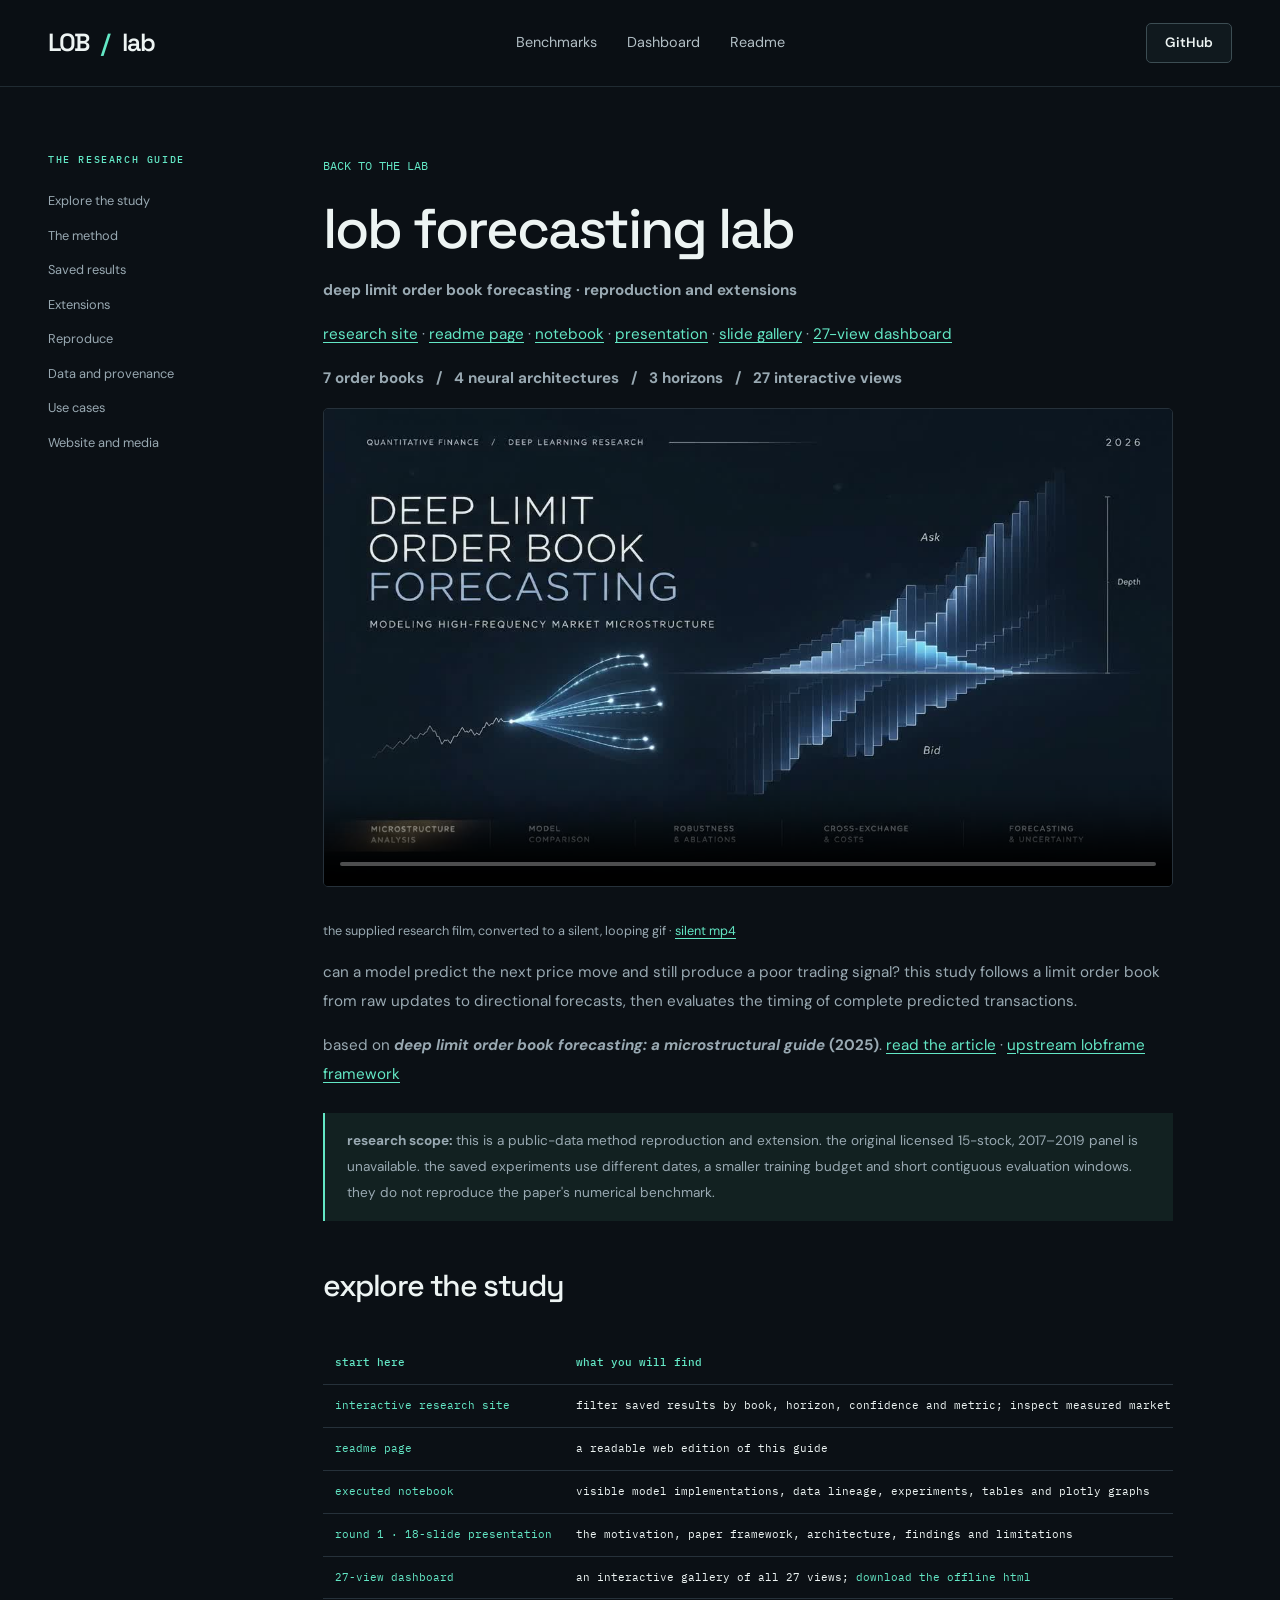
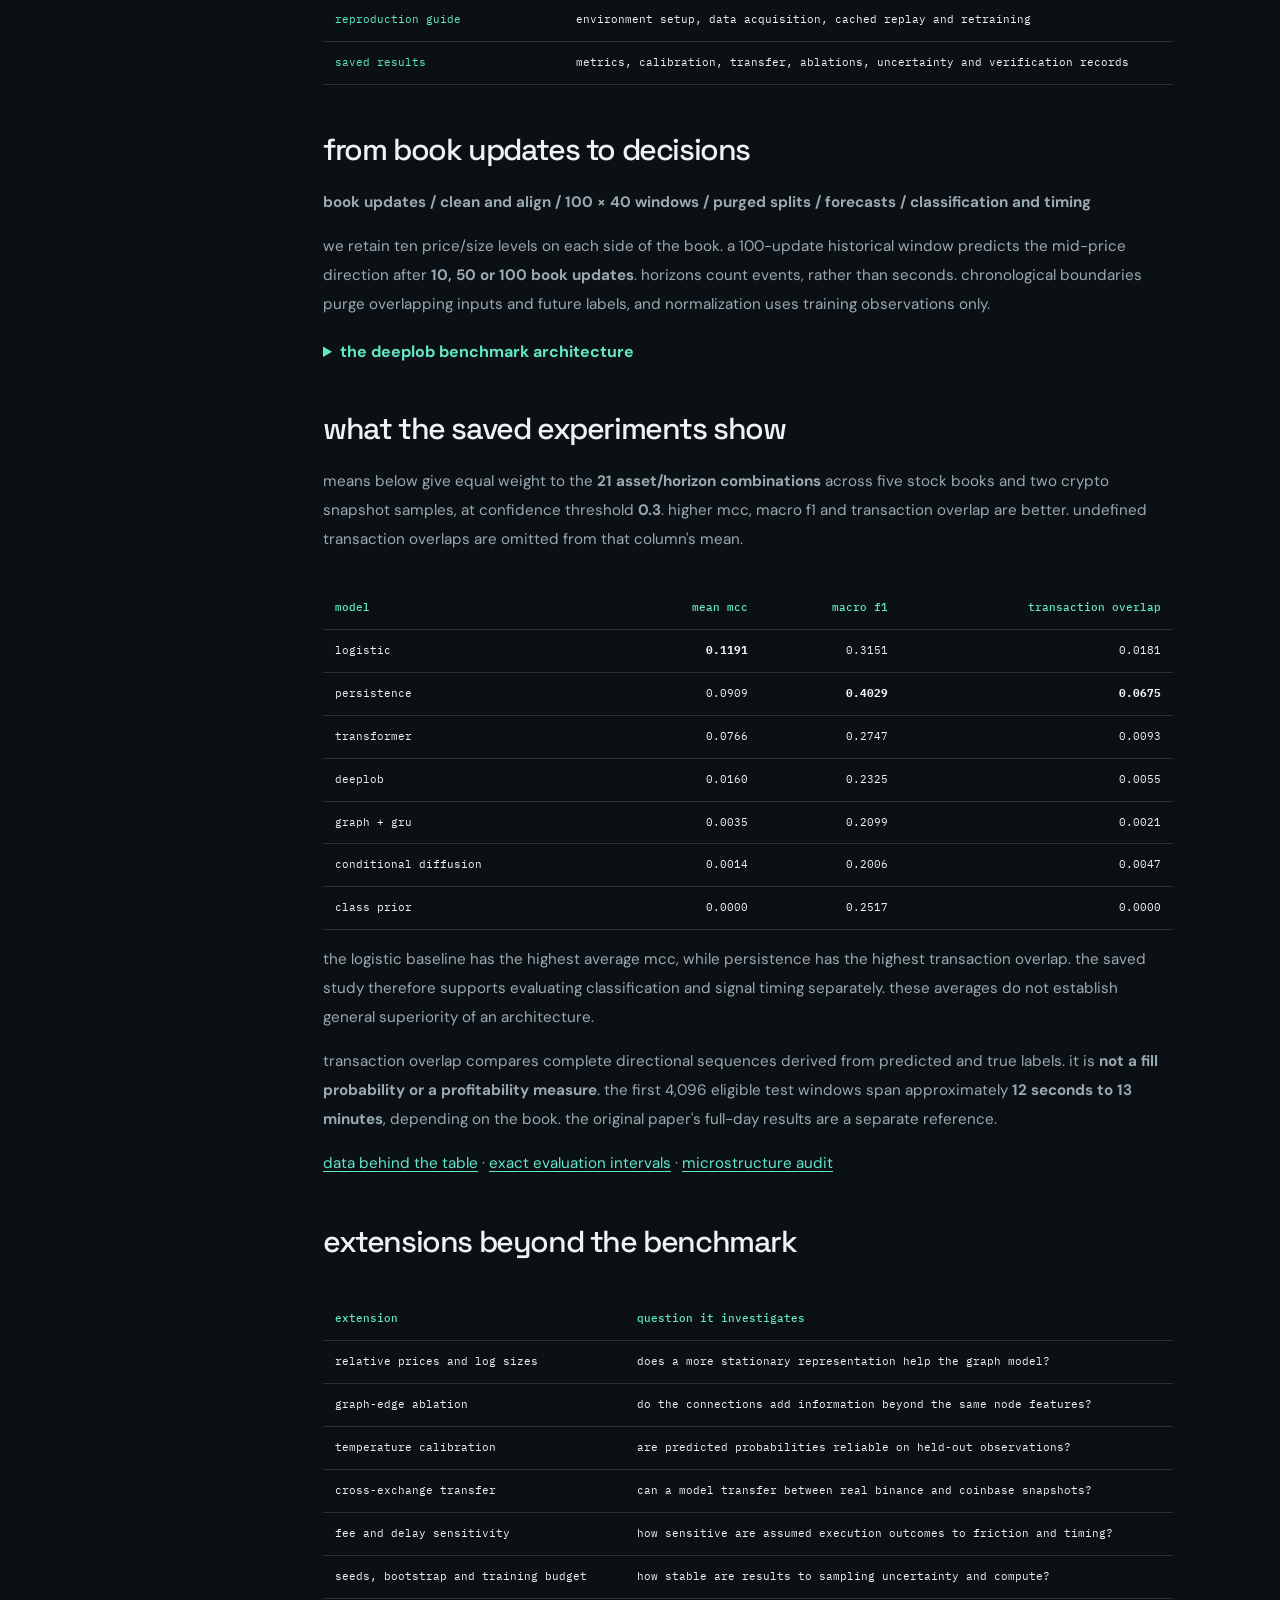
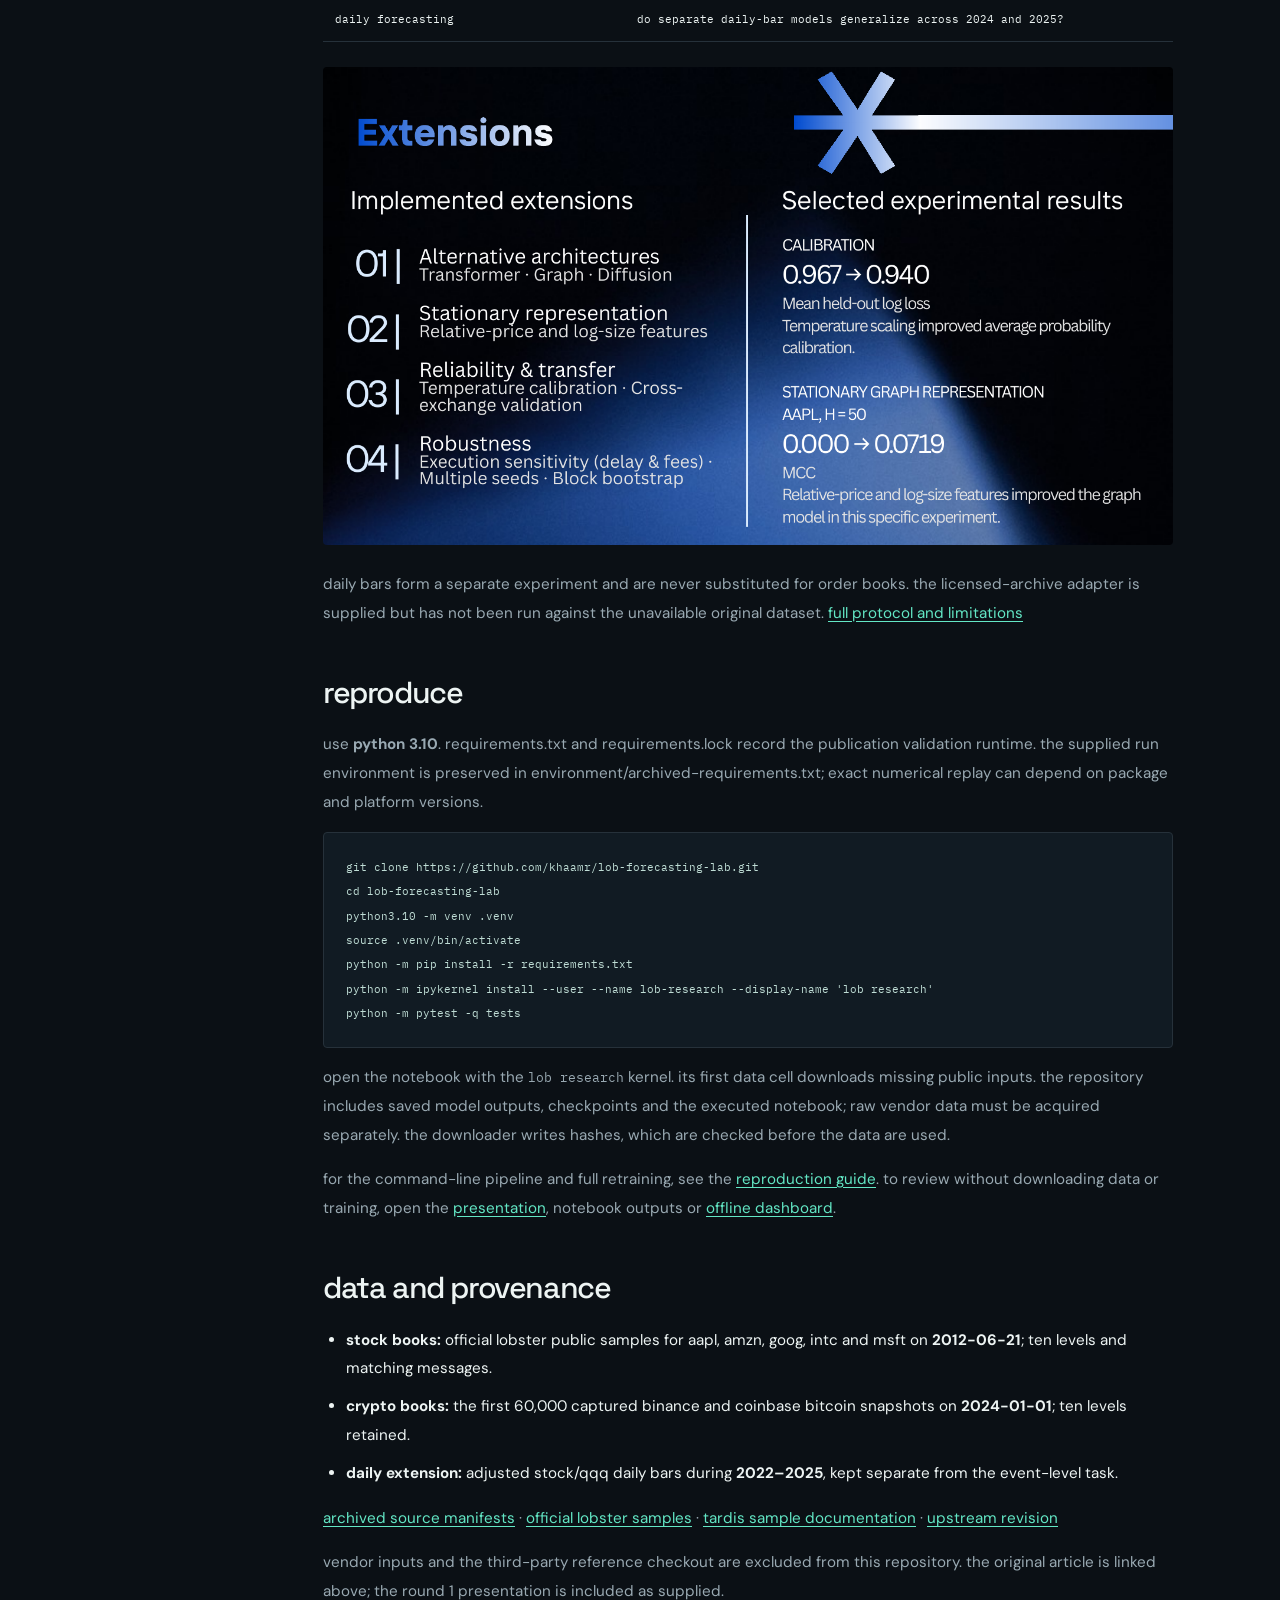
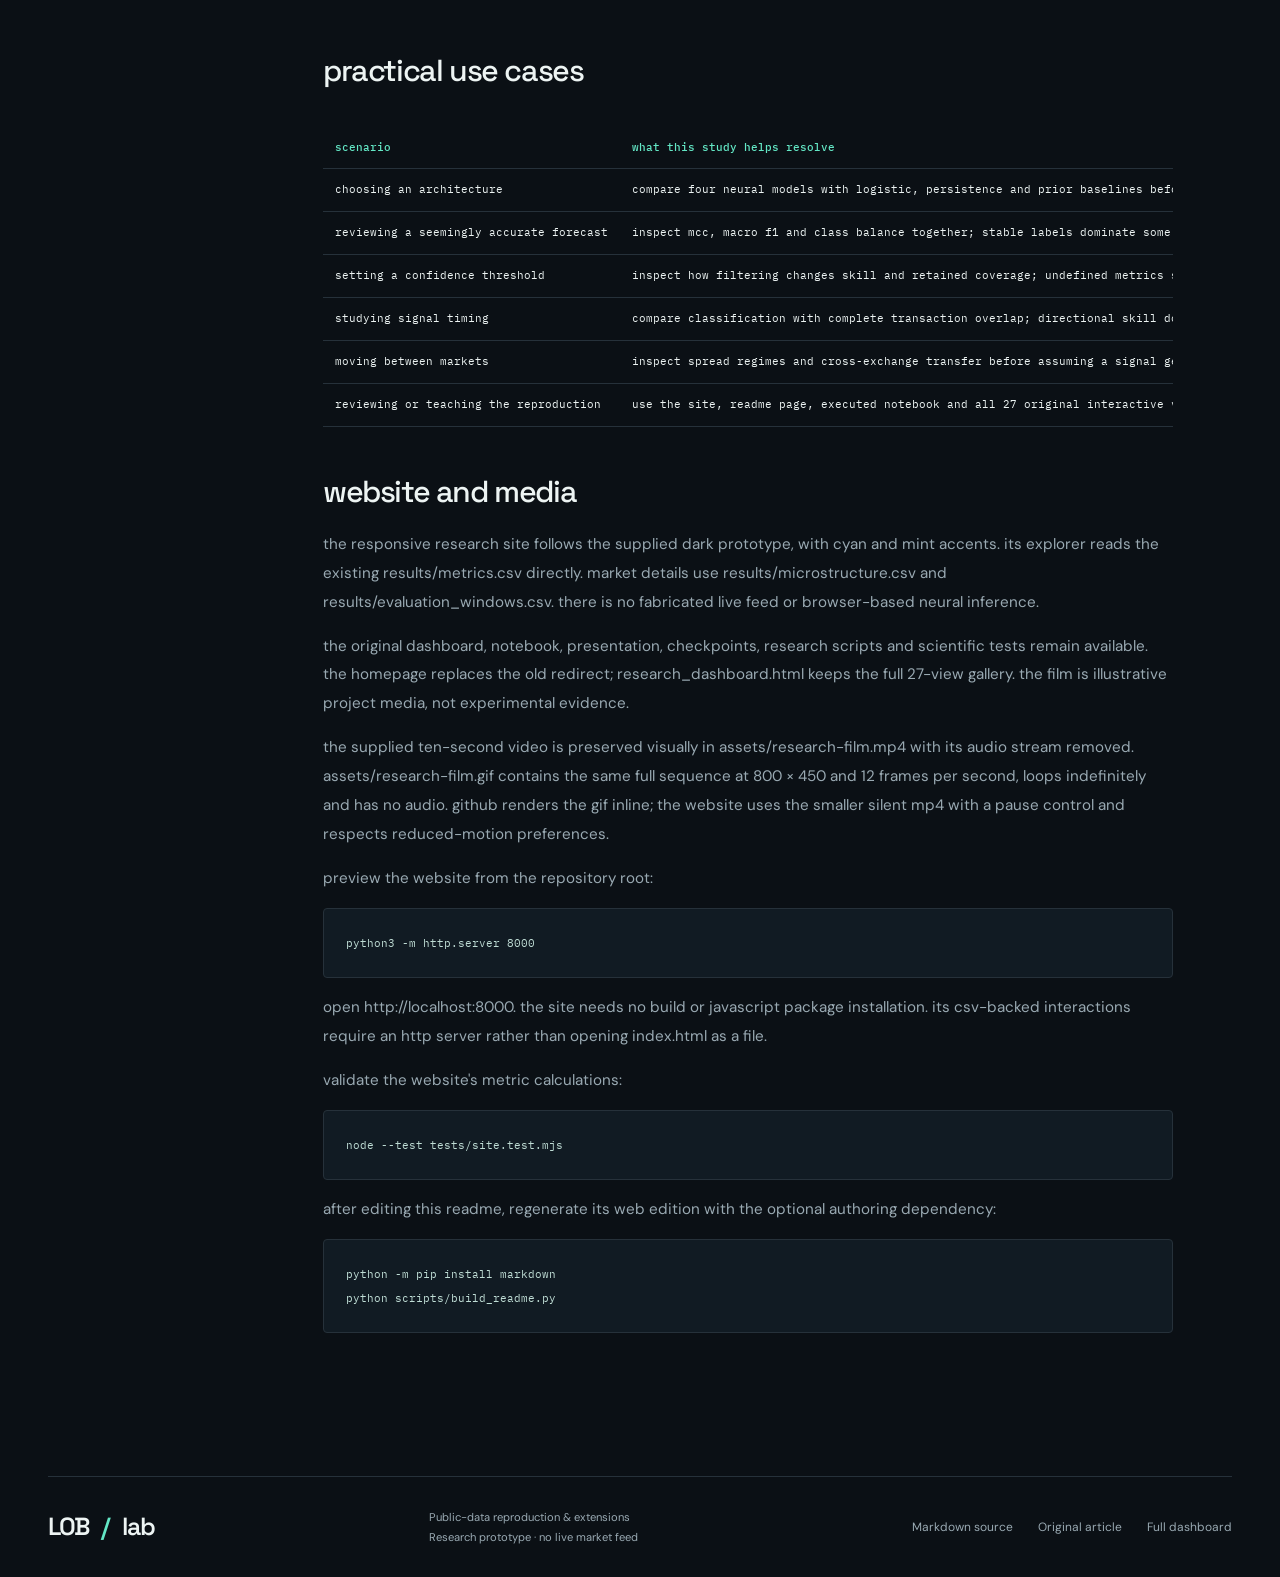
==== readme.html @ 5c4e6fcc "Research site" ====
<!doctype html>
<html lang="en"><head><meta charset="utf-8"><meta name="viewport" content="width=device-width, initial-scale=1"><meta name="description" content="The LOB forecasting reproduction: findings, methods, setup, use cases and provenance."><meta name="theme-color" content="#0b1015"><title>Readme · LOB Forecasting Lab</title><link rel="icon" href="assets/mark.svg" type="image/svg+xml"><link rel="stylesheet" href="assets/site.css"></head><body><a class="skip" href="#main">Skip to content</a>
<header class="header"><div class="shell header-inner"><a class="brand" href="index.html">LOB<span class="brand-light">/</span>lab</a><nav aria-label="Main navigation"><a href="index.html#benchmarks">Benchmarks</a><a href="research_dashboard.html">Dashboard</a><a href="readme.html" aria-current="page">Readme</a></nav><a class="button button-small button-outline" href="https://github.com/khaamr/lob-forecasting-lab">GitHub</a></div></header>
<main class="shell readme-layout" id="main"><aside class="readme-sidebar"><p class="eyebrow">THE RESEARCH GUIDE</p><a href="#explore-the-study">Explore the study</a><a href="#from-book-updates-to-decisions">The method</a><a href="#what-the-saved-experiments-show">Saved results</a><a href="#extensions-beyond-the-benchmark">Extensions</a><a href="#reproduce">Reproduce</a><a href="#data-and-provenance">Data and provenance</a><a href="#practical-use-cases">Use cases</a><a href="#website-and-media">Website and media</a></aside><article class="readme-content"><a class="back-link" href="index.html">BACK TO THE LAB</a><h1 id="lob-forecasting-lab">lob forecasting lab</h1>
<p><strong>deep limit order book forecasting · reproduction and extensions</strong></p>
<p><a href="https://khaamr.github.io/lob-forecasting-lab/">research site</a> · <a href="https://khaamr.github.io/lob-forecasting-lab/readme.html">readme page</a> · <a href="lob_reproduction_future_work.ipynb">notebook</a> · <a href="docs/presentation.pdf">presentation</a> · <a href="docs/presentation.md">slide gallery</a> · <a href="https://khaamr.github.io/lob-forecasting-lab/research_dashboard.html">27-view dashboard</a></p>
<p><strong>7 order books &nbsp; / &nbsp; 4 neural architectures &nbsp; / &nbsp; 3 horizons &nbsp; / &nbsp; 27 interactive views</strong></p>
<p><video controls muted loop playsinline preload="metadata" poster="assets/research-poster.jpg" aria-label="Research film, without audio"><source src="assets/research-film.mp4" type="video/mp4"></video></p>
<p><sub>the supplied research film, converted to a silent, looping gif · <a href="assets/research-film.mp4">silent mp4</a></sub></p>
<p>can a model predict the next price move and still produce a poor trading signal? this study follows a limit order book from raw updates to directional forecasts, then evaluates the timing of complete predicted transactions.</p>
<p>based on <strong><em>deep limit order book forecasting: a microstructural guide</em> (2025)</strong>. <a href="https://doi.org/10.1080/14697688.2025.2522911">read the article</a> · <a href="https://github.com/FinancialComputingUCL/LOBFrame">upstream lobframe framework</a></p>
<blockquote>
<p><strong>research scope:</strong> this is a public-data method reproduction and extension. the original licensed 15-stock, 2017–2019 panel is unavailable. the saved experiments use different dates, a smaller training budget and short contiguous evaluation windows. they do not reproduce the paper's numerical benchmark.</p>
</blockquote>
<h2 id="explore-the-study">explore the study</h2>
<div class="table-scroll"><table>
<thead>
<tr>
<th>start here</th>
<th>what you will find</th>
</tr>
</thead>
<tbody>
<tr>
<td><a href="https://khaamr.github.io/lob-forecasting-lab/">interactive research site</a></td>
<td>filter saved results by book, horizon, confidence and metric; inspect measured market characteristics</td>
</tr>
<tr>
<td><a href="https://khaamr.github.io/lob-forecasting-lab/readme.html">readme page</a></td>
<td>a readable web edition of this guide</td>
</tr>
<tr>
<td><a href="lob_reproduction_future_work.ipynb">executed notebook</a></td>
<td>visible model implementations, data lineage, experiments, tables and plotly graphs</td>
</tr>
<tr>
<td><a href="docs/presentation.pdf">round 1 · 18-slide presentation</a></td>
<td>the motivation, paper framework, architecture, findings and limitations</td>
</tr>
<tr>
<td><a href="https://khaamr.github.io/lob-forecasting-lab/research_dashboard.html">27-view dashboard</a></td>
<td>an interactive gallery of all 27 views; <a href="research_dashboard.html">download the offline html</a></td>
</tr>
<tr>
<td><a href="docs/reproduction.md">reproduction guide</a></td>
<td>environment setup, data acquisition, cached replay and retraining</td>
</tr>
<tr>
<td><a href="results">saved results</a></td>
<td>metrics, calibration, transfer, ablations, uncertainty and verification records</td>
</tr>
</tbody>
</table></div>
<h2 id="from-book-updates-to-decisions">from book updates to decisions</h2>
<p><strong>book updates / clean and align / 100 × 40 windows / purged splits / forecasts / classification and timing</strong></p>

<p>we retain ten price/size levels on each side of the book. a 100-update historical window predicts the mid-price direction after <strong>10, 50 or 100 book updates</strong>. horizons count events, rather than seconds. chronological boundaries purge overlapping inputs and future labels, and normalization uses training observations only.</p>
<details>
<summary><strong>the deeplob benchmark architecture</strong></summary>

![deeplob architecture from the presentation](docs/slides/slide-06.png)

three convolution blocks extract spatial and temporal patterns, inception branches combine scales, and an lstm maps the sequence to three class probabilities. transformer, graph/gru and conditional diffusion alternatives are independently implemented alongside prior, persistence and logistic baselines.

</details>

<h2 id="what-the-saved-experiments-show">what the saved experiments show</h2>
<p>means below give equal weight to the <strong>21 asset/horizon combinations</strong> across five stock books and two crypto snapshot samples, at confidence threshold <strong>0.3</strong>. higher mcc, macro f1 and transaction overlap are better. undefined transaction overlaps are omitted from that column's mean.</p>
<div class="table-scroll"><table>
<thead>
<tr>
<th>model</th>
<th style="text-align: right;">mean mcc</th>
<th style="text-align: right;">macro f1</th>
<th style="text-align: right;">transaction overlap</th>
</tr>
</thead>
<tbody>
<tr>
<td>logistic</td>
<td style="text-align: right;"><strong>0.1191</strong></td>
<td style="text-align: right;">0.3151</td>
<td style="text-align: right;">0.0181</td>
</tr>
<tr>
<td>persistence</td>
<td style="text-align: right;">0.0909</td>
<td style="text-align: right;"><strong>0.4029</strong></td>
<td style="text-align: right;"><strong>0.0675</strong></td>
</tr>
<tr>
<td>transformer</td>
<td style="text-align: right;">0.0766</td>
<td style="text-align: right;">0.2747</td>
<td style="text-align: right;">0.0093</td>
</tr>
<tr>
<td>deeplob</td>
<td style="text-align: right;">0.0160</td>
<td style="text-align: right;">0.2325</td>
<td style="text-align: right;">0.0055</td>
</tr>
<tr>
<td>graph + gru</td>
<td style="text-align: right;">0.0035</td>
<td style="text-align: right;">0.2099</td>
<td style="text-align: right;">0.0021</td>
</tr>
<tr>
<td>conditional diffusion</td>
<td style="text-align: right;">0.0014</td>
<td style="text-align: right;">0.2006</td>
<td style="text-align: right;">0.0047</td>
</tr>
<tr>
<td>class prior</td>
<td style="text-align: right;">0.0000</td>
<td style="text-align: right;">0.2517</td>
<td style="text-align: right;">0.0000</td>
</tr>
</tbody>
</table></div>
<p>the logistic baseline has the highest average mcc, while persistence has the highest transaction overlap. the saved study therefore supports evaluating classification and signal timing separately. these averages do not establish general superiority of an architecture.</p>
<p>transaction overlap compares complete directional sequences derived from predicted and true labels. it is <strong>not a fill probability or a profitability measure</strong>. the first 4,096 eligible test windows span approximately <strong>12 seconds to 13 minutes</strong>, depending on the book. the original paper's full-day results are a separate reference.</p>
<p><a href="results/metrics.csv">data behind the table</a> · <a href="results/evaluation_windows.csv">exact evaluation intervals</a> · <a href="results/microstructure.csv">microstructure audit</a></p>
<h2 id="extensions-beyond-the-benchmark">extensions beyond the benchmark</h2>
<div class="table-scroll"><table>
<thead>
<tr>
<th>extension</th>
<th>question it investigates</th>
</tr>
</thead>
<tbody>
<tr>
<td>relative prices and log sizes</td>
<td>does a more stationary representation help the graph model?</td>
</tr>
<tr>
<td>graph-edge ablation</td>
<td>do the connections add information beyond the same node features?</td>
</tr>
<tr>
<td>temperature calibration</td>
<td>are predicted probabilities reliable on held-out observations?</td>
</tr>
<tr>
<td>cross-exchange transfer</td>
<td>can a model transfer between real binance and coinbase snapshots?</td>
</tr>
<tr>
<td>fee and delay sensitivity</td>
<td>how sensitive are assumed execution outcomes to friction and timing?</td>
</tr>
<tr>
<td>seeds, bootstrap and training budget</td>
<td>how stable are results to sampling uncertainty and compute?</td>
</tr>
<tr>
<td>daily forecasting</td>
<td>do separate daily-bar models generalize across 2024 and 2025?</td>
</tr>
</tbody>
</table></div>
<p><img alt="extension overview from the presentation" src="docs/slides/slide-16.png" /></p>
<p>daily bars form a separate experiment and are never substituted for order books. the licensed-archive adapter is supplied but has not been run against the unavailable original dataset. <a href="docs/reproduction.md">full protocol and limitations</a></p>
<h2 id="reproduce">reproduce</h2>
<p>use <strong>python 3.10</strong>. requirements.txt and requirements.lock record the publication validation runtime. the supplied run environment is preserved in environment/archived-requirements.txt; exact numerical replay can depend on package and platform versions.</p>
<pre><code class="language-sh">git clone https://github.com/khaamr/lob-forecasting-lab.git
cd lob-forecasting-lab
python3.10 -m venv .venv
source .venv/bin/activate
python -m pip install -r requirements.txt
python -m ipykernel install --user --name lob-research --display-name 'lob research'
python -m pytest -q tests
</code></pre>
<p>open the notebook with the <code>lob research</code> kernel. its first data cell downloads missing public inputs. the repository includes saved model outputs, checkpoints and the executed notebook; raw vendor data must be acquired separately. the downloader writes hashes, which are checked before the data are used.</p>
<p>for the command-line pipeline and full retraining, see the <a href="docs/reproduction.md">reproduction guide</a>. to review without downloading data or training, open the <a href="docs/presentation.pdf">presentation</a>, notebook outputs or <a href="research_dashboard.html">offline dashboard</a>.</p>
<h2 id="data-and-provenance">data and provenance</h2>
<ul>
<li><strong>stock books:</strong> official lobster public samples for aapl, amzn, goog, intc and msft on <strong>2012-06-21</strong>; ten levels and matching messages.</li>
<li><strong>crypto books:</strong> the first 60,000 captured binance and coinbase bitcoin snapshots on <strong>2024-01-01</strong>; ten levels retained.</li>
<li><strong>daily extension:</strong> adjusted stock/qqq daily bars during <strong>2022–2025</strong>, kept separate from the event-level task.</li>
</ul>
<p><a href="data/manifests">archived source manifests</a> · <a href="https://php.lobsterdata.com/info/DataSamples.php">official lobster samples</a> · <a href="https://docs.tardis.dev/downloadable-csv-files/overview">tardis sample documentation</a> · <a href="results/reference_revision.json">upstream revision</a></p>
<p>vendor inputs and the third-party reference checkout are excluded from this repository. the original article is linked above; the round 1 presentation is included as supplied.</p>
<h2 id="practical-use-cases">practical use cases</h2>
<div class="table-scroll"><table>
<thead>
<tr>
<th>scenario</th>
<th>what this study helps resolve</th>
</tr>
</thead>
<tbody>
<tr>
<td>choosing an architecture</td>
<td>compare four neural models with logistic, persistence and prior baselines before committing more compute; the saved logistic baseline leads average mcc</td>
</tr>
<tr>
<td>reviewing a seemingly accurate forecast</td>
<td>inspect mcc, macro f1 and class balance together; stable labels dominate some short test intervals</td>
</tr>
<tr>
<td>setting a confidence threshold</td>
<td>inspect how filtering changes skill and retained coverage; undefined metrics stay undefined rather than becoming zero</td>
</tr>
<tr>
<td>studying signal timing</td>
<td>compare classification with complete transaction overlap; directional skill does not establish well-timed execution or profitability</td>
</tr>
<tr>
<td>moving between markets</td>
<td>inspect spread regimes and cross-exchange transfer before assuming a signal generalizes</td>
</tr>
<tr>
<td>reviewing or teaching the reproduction</td>
<td>use the site, readme page, executed notebook and all 27 original interactive views without retraining</td>
</tr>
</tbody>
</table></div>
<h2 id="website-and-media">website and media</h2>
<p>the responsive research site follows the supplied dark prototype, with cyan and mint accents. its explorer reads the existing results/metrics.csv directly. market details use results/microstructure.csv and results/evaluation_windows.csv. there is no fabricated live feed or browser-based neural inference.</p>
<p>the original dashboard, notebook, presentation, checkpoints, research scripts and scientific tests remain available. the homepage replaces the old redirect; research_dashboard.html keeps the full 27-view gallery. the film is illustrative project media, not experimental evidence.</p>
<p>the supplied ten-second video is preserved visually in assets/research-film.mp4 with its audio stream removed. assets/research-film.gif contains the same full sequence at 800 × 450 and 12 frames per second, loops indefinitely and has no audio. github renders the gif inline; the website uses the smaller silent mp4 with a pause control and respects reduced-motion preferences.</p>
<p>preview the website from the repository root:</p>
<pre><code class="language-sh">python3 -m http.server 8000
</code></pre>
<p>open http://localhost:8000. the site needs no build or javascript package installation. its csv-backed interactions require an http server rather than opening index.html as a file.</p>
<p>validate the website's metric calculations:</p>
<pre><code class="language-sh">node --test tests/site.test.mjs
</code></pre>
<p>after editing this readme, regenerate its web edition with the optional authoring dependency:</p>
<pre><code class="language-sh">python -m pip install markdown
python scripts/build_readme.py
</code></pre></article></main><footer class="shell footer"><a class="brand" href="index.html">LOB<span class="brand-light">/</span>lab</a><p>Public-data reproduction & extensions<br>Research prototype · no live market feed</p><div><a href="README.md">Markdown source</a><a href="https://doi.org/10.1080/14697688.2025.2522911">Original article</a><a href="research_dashboard.html">Full dashboard</a></div></footer></body></html>
---- assets/site.css ----
@import url('https://fonts.googleapis.com/css2?family=DM+Sans:wght@400;450;500;550;600;650;700&family=Space+Grotesk:wght@400;500;600;700&family=IBM+Plex+Mono:wght@400;500;600&display=swap');
:root {
  color-scheme:dark;
  --bg:#0b1015;
  --panel:#11181f;
  --raised:#171f28;
  --line:#26313a;
  --text:#edf4f3;
  --muted:#99a9b2;
  --mint:#63e7c5;
  --cyan:#39ddeb;
  --red:#f28b94;
  --mono:'IBM Plex Mono',monospace;
  --display:'Space Grotesk',sans-serif;
  --body:'DM Sans',sans-serif
}

* {
  box-sizing:border-box
}

html {
  scroll-behavior:smooth;
  scroll-padding-top:100px
}

body {
  margin:0;
  background:var(--bg);
  color:var(--text);
  font:16px/1.6 var(--body);
  -webkit-font-smoothing:antialiased
}

a {
  color:inherit;
  text-decoration:none
}

button,select {
  font:inherit
}

button,a,select,summary {
  -webkit-tap-highlight-color:transparent
}

button {
  cursor:pointer
}

button:disabled {
  cursor:default
}

a:focus-visible,button:focus-visible,select:focus-visible,summary:focus-visible,[tabindex]:focus-visible {
  outline:2px solid var(--cyan);
  outline-offset:5px
}

a:hover {
  color:var(--mint)
}

button {
  color:inherit
}

p {
  margin:0;
  color:var(--muted)
}

h1,h2,h3 {
  font-family:var(--display);
  line-height:1.15;
  font-weight:500;
  margin:0
}

h2 {
  font-size:clamp(1.9rem,3.2vw,2.75rem);
  letter-spacing:-1.4px
}

h3 {
  font-size:1.4rem;
  letter-spacing:-.5px
}

svg {
  display:block
}

img {
  max-width:100%;
  height:auto
}

.shell {
  width:min(1240px,calc(100% - 96px));
  margin-inline:auto
}

.section {
  padding-top:92px;
  padding-bottom:28px;
  scroll-margin-top:25px
}

.header {
  border-bottom:1px solid #202b32;
  position:sticky;
  top:0;
  z-index:20;
  background:#0b1015ed;
  backdrop-filter:blur(20px)
}

.header-inner {
  height:86px;
  display:flex;
  align-items:center;
  justify-content:space-between;
  gap:25px
}

.brand {
  display:flex;
  align-items:center;
  gap:10px;
  font:600 1.55rem var(--display);
  letter-spacing:-1px;
  line-height:1
}

.brand svg {
  width:30px;
  color:var(--mint)
}

.brand-light {
  color:var(--mint);
  margin:0 2px
}

.brand-sub {
  display:block;
  font:400 .6rem var(--mono);
  letter-spacing:1.7px;
  color:var(--muted);
  margin-top:7px
}

.header nav {
  display:flex;
  gap:30px;
  font-size:.9rem;
  color:#b2bfc5
}

.button {
  min-height:48px;
  display:inline-flex;
  align-items:center;
  justify-content:center;
  gap:24px;
  padding:13px 22px;
  border:1px solid transparent;
  border-radius:5px;
  font-size:.95rem;
  font-weight:600;
  transition:background .2s,transform .2s;
  white-space:nowrap
}

.button:hover {
  transform:translateY(-2px)
}

.button-primary {
  background:var(--cyan);
  color:#04252b
}

.button-primary:hover {
  color:#04252b;
  background:#78f1f3
}

.button-outline {
  border-color:#3c4d53;
  color:var(--text);
  background:#10191e
}

.button-small {
  min-height:40px;
  padding:8px 18px;
  font-size:.85rem
}

.text-link {
  font-size:.9rem;
  font-weight:500;
  display:inline-flex;
  gap:15px;
  align-items:center
}

.text-link span {
  color:var(--mint)
}

.mono {
  font-family:var(--mono);
  font-size:.75rem
}

.muted {
  color:var(--muted)
}

.eyebrow {
  font:500 .75rem/1.6 var(--mono);
  letter-spacing:1.6px;
  color:var(--mint);
  margin-bottom:17px
}

.accent {
  color:var(--mint)
}

.hero {
  padding-top:40px
}

.announcement {
  display:inline-flex;
  align-items:center;
  gap:12px;
  background:#111c20;
  border:1px solid #253b3e;
  border-radius:4px;
  padding:7px 13px;
  font:.7rem/1.5 var(--mono);
  letter-spacing:.5px
}

.announcement-end {
  border-left:1px solid #34464b;
  padding-left:13px;
  color:var(--muted)
}

.status-dot {
  display:inline-block;
  width:6px;
  height:6px;
  background:var(--mint);
  border-radius:50%;
  flex:none
}

.hero-grid {
  display:grid;
  grid-template-columns:1.03fr 1fr;
  gap:30px;
  padding-top:42px;
  align-items:center
}

.hero-copy {
  padding-bottom:10px
}

.hero h1 {
  font-size:clamp(3.4rem,5.5vw,5rem);
  font-weight:500;
  letter-spacing:-4px;
  line-height:1.03
}

.hero-description {
  margin-top:25px;
  font-size:1.025rem;
  line-height:1.8;
  max-width:500px
}

.actions {
  display:flex;
  align-items:center;
  gap:27px;
  margin-top:30px
}

.hero-footnote {
  font:400 .7rem/1.6 var(--mono);
  margin-top:23px;
  letter-spacing:.2px
}

.film {
  position:relative;
  align-self:stretch;
  min-height:350px;
  overflow:hidden;
  border:1px solid #29404a;
  border-radius:7px;
  background:#101b24
}

.film:after {
  content:'';
  position:absolute;
  inset:0;
  pointer-events:none;
  background:linear-gradient(#07121b88,transparent 28%,transparent 65%,#07121be8)
}

.film video {
  width:100%;
  height:100%;
  position:absolute;
  object-fit:contain
}

.film-top,.film-bottom {
  position:absolute;
  z-index:2;
  left:24px;
  right:24px;
  display:flex;
  justify-content:space-between;
  align-items:center;
  gap:10px
}

.film-top {
  top:20px;
  color:#a9d6e2
}

.film-top .mono {
  font-size:.6rem;
  letter-spacing:1.3px
}

.film-tag {
  font:.55rem var(--mono);
  border:1px solid #467481;
  padding:4px 6px;
  border-radius:2px;
  white-space:nowrap
}

.film-bottom {
  bottom:20px;
  font:500 1rem var(--display);
  letter-spacing:-.1px
}

.icon-button {
  width:34px;
  height:34px;
  border:1px solid #62899488;
  background:#0c192aaa;
  border-radius:50%;
  font-size:.8rem
}

.study-stats {
  display:grid;
  grid-template-columns:repeat(4,1fr);
  padding:32px 0 29px;
  border-top:1px solid var(--line);
  border-bottom:1px solid var(--line);
  margin-top:47px
}

.study-stats>div {
  padding:0 26px;
  border-right:1px solid var(--line)
}

.study-stats>div:first-child {
  padding-left:0
}

.study-stats>div:last-child {
  border:0;
  padding-right:0
}

.study-stats strong {
  font:400 2rem var(--display);
  letter-spacing:-1px
}

.study-stats strong span {
  font:400 .8rem var(--body);
  margin-left:10px;
  letter-spacing:0;
  color:#dae5e5
}

.study-stats p {
  font-size:.75rem;
  margin-top:7px
}

.section-heading {
  display:flex;
  gap:30px;
  justify-content:space-between;
  align-items:end;
  margin-bottom:30px
}

.section-heading p:not(.eyebrow) {
  margin-top:15px;
  font-size:.95rem;
  max-width:700px
}

.section-heading .text-link {
  flex-shrink:0;
  padding-bottom:3px
}

.terminal {
  background:#0d141a;
  border:1px solid #2c4047;
  border-radius:8px;
  overflow:hidden;
  box-shadow:0 18px 70px #0002
}

.terminal-heading {
  display:flex;
  justify-content:space-between;
  align-items:center;
  border-bottom:1px solid var(--line);
  padding:18px 23px
}

.terminal-heading>div {
  display:flex;
  gap:12px;
  align-items:center
}

.terminal-heading strong {
  font-size:.9rem;
  font-weight:550
}

.terminal-heading .mono {
  font-size:.6rem;
  margin-left:14px;
  letter-spacing:.8px
}

.terminal-badge {
  font:.6rem var(--mono);
  color:var(--mint);
  background:#102b29;
  border:1px solid #254f46;
  border-radius:3px;
  padding:5px 8px;
  letter-spacing:.5px
}

.filters {
  display:grid;
  grid-template-columns:1.2fr 1.05fr 1.2fr 1.2fr;
  gap:20px;
  padding:23px;
  border-bottom:1px solid var(--line);
  background:#111920
}

.filters label,.filters legend {
  font-size:.75rem;
  color:var(--muted);
  letter-spacing:.15px
}

.filters label {
  display:flex;
  flex-direction:column;
  gap:8px
}

.filters select {
  width:100%;
  appearance:none;
  background:#18232b url("data:image/svg+xml,%3Csvg xmlns='http://www.w3.org/2000/svg' width='12' height='8'%3E%3Cpath d='m2 2 4 4 4-4' stroke='%2399a9b2' stroke-width='1.4' fill='none'/%3E%3C/svg%3E") no-repeat right 13px center;
  color:#dce8ea;
  border:1px solid #30434d;
  border-radius:4px;
  padding:11px 32px 11px 12px;
  font-size:.8rem;
  min-height:43px
}

.filters fieldset {
  border:0;
  margin:0;
  padding:0;
  min-width:0
}

.filters legend {
  padding:0;
  margin-bottom:8px
}

.segmented {
  display:flex;
  border:1px solid #30434d;
  border-radius:4px;
  overflow:hidden;
  height:43px
}

.segmented button {
  flex:1;
  background:#18232b;
  border:0;
  font:.8rem var(--mono);
  padding:8px;
  color:var(--muted)
}

.segmented button[aria-pressed=true] {
  background:#244a48;
  color:var(--mint)
}

.segmented button:hover {
  background:#233a40
}

.explorer-content {
  display:grid;
  grid-template-columns:1fr 320px
}

.comparison {
  padding:25px
}

.panel-caption {
  font:.65rem var(--mono);
  letter-spacing:1px;
  color:#c9d9df;
  display:flex;
  justify-content:space-between;
  gap:15px
}

.panel-caption .mono {
  font-size:.6rem;
  color:var(--muted)
}

.bar-chart {
  margin-top:22px;
  min-height:302px;
  display:flex;
  flex-direction:column;
  gap:10px
}

.bar-row {
  display:grid;
  grid-template-columns:125px 1fr 58px;
  align-items:center;
  gap:14px;
  min-height:32px
}

.bar-name {
  font-size:.77rem;
  color:#bdcbd1
}

.bar-track {
  height:24px;
  background:#18232b;
  border-radius:2px;
  position:relative;
  background-image:linear-gradient(90deg,transparent 24.7%,#34434d66 25%,transparent 25.3%,transparent 49.7%,#34434d66 50%,transparent 50.3%,transparent 74.7%,#34434d66 75%,transparent 75.3%)
}

.bar-fill {
  position:absolute;
  top:5px;
  bottom:5px;
  border-radius:2px;
  background:#3f9296;
  min-width:2px;
  transition:width .3s,left .3s
}

.bar-row:first-child .bar-fill {
  background:var(--mint);
  box-shadow:0 0 16px #63e7c519
}

.bar-row:first-child .bar-name,.bar-row:first-child .bar-value {
  color:var(--mint)
}

.bar-fill.negative {
  background:var(--red)
}

.bar-zero {
  position:absolute;
  top:0;
  bottom:0;
  width:1px;
  background:#647681
}

.bar-value {
  font:.75rem var(--mono);
  text-align:right
}

.chart-scale {
  display:flex;
  justify-content:space-between;
  margin-left:139px;
  margin-right:72px;
  font:.6rem var(--mono);
  color:var(--muted)
}

.insight-panel {
  border-left:1px solid var(--line);
  background:linear-gradient(130deg,#14262480,#111920);
  padding:25px
}

.insight-panel .eyebrow {
  font-size:.6rem
}

.insight-panel h3 {
  font-size:1.35rem
}

.large-metric {
  font:400 3.7rem/1.2 var(--display);
  letter-spacing:-3px;
  color:var(--mint);
  margin:8px 0
}

.insight-panel>p:not(.large-metric) {
  font-size:.78rem
}

.insight-divider {
  border-bottom:1px solid var(--line);
  margin:18px 0
}

.stat-line {
  display:flex;
  justify-content:space-between;
  gap:10px;
  font-size:.75rem;
  margin-top:10px;
  color:var(--muted)
}

.stat-line strong {
  font-family:var(--mono);
  font-size:.7rem;
  font-weight:400;
  color:#dce7e7
}

.small-note {
  margin-top:20px;
  line-height:1.7
}

.terminal-footer {
  border-top:1px solid var(--line);
  padding:13px 23px;
  display:flex;
  justify-content:space-between;
  gap:20px;
  font:.6rem/1.7 var(--mono);
  color:var(--muted)
}

.table-details {
  border-top:1px solid var(--line);
  padding:12px 23px;
  font-size:.8rem
}

.table-details summary {
  color:#b3c9d0
}

.table-scroll {
  overflow-x:auto
}

table {
  width:100%;
  border-collapse:collapse;
  margin-top:18px;
  font:.75rem/1.6 var(--mono);
  text-align:left
}

td,th {
  padding:12px;
  border-bottom:1px solid var(--line);
  white-space:nowrap
}

th {
  font-weight:500;
  color:var(--mint)
}

.finding-strip {
  margin-top:22px;
  padding:21px 24px;
  background:#101c1e;
  border:1px solid #243a39;
  border-left:2px solid var(--mint);
  display:flex;
  align-items:center;
  gap:20px;
  border-radius:4px
}

.finding-symbol {
  font:2rem var(--display);
  color:var(--mint)
}

.finding-strip strong {
  font-size:.9rem;
  font-weight:500
}

.finding-strip p {
  font-size:.8rem;
  line-height:1.7;
  margin-top:5px
}

.finding-strip .text-link {
  white-space:nowrap;
  font-size:.75rem;
  margin-left:auto
}

.research-band {
  margin-top:65px;
  background:#0e151b;
  border-block:1px solid #1e2b33
}

.research-band .section {
  padding-block:62px
}

.market-grid {
  display:grid;
  grid-template-columns:285px 1fr;
  gap:32px
}

.market-list {
  display:flex;
  flex-direction:column;
  gap:5px
}

.market-button {
  width:100%;
  display:flex;
  align-items:center;
  gap:12px;
  background:transparent;
  border:1px solid transparent;
  border-radius:4px;
  padding:10px 13px;
  text-align:left
}

.market-button:hover {
  background:#17232c
}

.market-button[aria-pressed=true] {
  background:#172b2b;
  border-color:#365951
}

.market-symbol {
  width:32px;
  height:32px;
  display:grid;
  place-items:center;
  background:#1e2c35;
  border:1px solid #32434d;
  border-radius:5px;
  font:.8rem var(--mono);
  color:#c2dde0
}

.market-button[aria-pressed=true] .market-symbol {
  background:#22493f;
  color:var(--mint);
  border-color:#386758
}

.market-button strong {
  display:block;
  font-size:.8rem;
  font-weight:550
}

.market-button small {
  display:block;
  font-size:.67rem;
  color:var(--muted);
  margin-top:1px
}

.market-button .market-regime {
  margin-left:auto;
  font:.6rem var(--mono);
  color:var(--muted)
}

.market-detail {
  border:1px solid var(--line);
  border-radius:5px;
  padding:28px;
  background:#111a22
}

.market-title {
  display:flex;
  justify-content:space-between;
  align-items:start;
  gap:15px
}

.market-title .eyebrow {
  font-size:.6rem;
  margin-bottom:9px
}

.market-title p {
  font-size:.75rem;
  margin-top:8px
}

.market-date {
  font:.65rem var(--mono);
  color:var(--muted);
  white-space:nowrap
}

.market-metrics {
  display:grid;
  grid-template-columns:repeat(3,1fr);
  gap:20px;
  margin:30px 0
}

.market-metrics>div {
  border-right:1px solid var(--line)
}

.market-metrics>div:last-child {
  border:0
}

.market-metrics strong {
  font:400 1.9rem var(--display);
  letter-spacing:-1px
}

.market-metrics span {
  display:block;
  color:var(--muted);
  font-size:.7rem;
  margin-top:4px
}

.market-detail h4 {
  font:.65rem var(--mono);
  letter-spacing:1px;
  color:#b6c9d1;
  font-weight:400
}

.class-bar {
  display:flex;
  width:100%;
  height:31px;
  border-radius:3px;
  overflow:hidden;
  background:#1c2b35
}

.class-bar span {
  min-width:0;
  display:block
}

.class-down {
  background:#bc6e81
}

.class-stable {
  background:#536877
}

.class-up {
  background:var(--mint)
}

.class-legend {
  display:flex;
  gap:25px;
  margin-top:12px;
  font:.65rem var(--mono);
  color:var(--muted);
  flex-wrap:wrap
}

.class-legend i {
  display:inline-block;
  width:7px;
  height:7px;
  margin-right:6px
}

.market-context {
  margin-top:24px;
  padding-top:17px;
  border-top:1px solid var(--line);
  font-size:.77rem
}

.source-note {
  font:.63rem/1.9 var(--mono);
  margin-top:20px
}

.source-note a {
  color:#b7d9d9;
  text-decoration:underline;
  text-underline-offset:3px
}

.pipeline {
  display:grid;
  grid-template-columns:1fr auto 1fr auto 1fr auto 1fr;
  gap:20px;
  padding:28px 20px 35px;
  text-align:center;
  border-block:1px solid var(--line)
}

.pipeline-icon {
  display:block;
  color:var(--cyan);
  font:1.7rem var(--display);
  margin-bottom:12px
}

.pipeline strong {
  font:500 1.05rem var(--display)
}

.pipeline p {
  font-size:.75rem;
  line-height:1.8;
  margin-top:9px
}

.pipeline-join {
  align-self:center;
  color:#426069;
  font:2rem var(--display);
  font-weight:400
}

.architecture {
  display:grid;
  grid-template-columns:280px 1fr;
  border:1px solid var(--line);
  border-radius:5px;
  overflow:hidden;
  margin-top:28px;
  background:var(--panel)
}

.model-tabs {
  border-right:1px solid var(--line);
  display:flex;
  flex-direction:column
}

.model-tabs button {
  padding:20px 23px;
  background:transparent;
  border:0;
  border-bottom:1px solid var(--line);
  text-align:left;
  font:500 1rem var(--display);
  color:#b2c1cb;
  border-left:2px solid transparent
}

.model-tabs button:last-child {
  border-bottom:0
}

.model-tabs button span {
  display:block;
  font:.6rem var(--mono);
  letter-spacing:1px;
  color:var(--muted);
  margin-top:6px
}

.model-tabs button[aria-selected=true] {
  background:#182e2f;
  color:var(--mint);
  border-left-color:var(--mint)
}

#model-panel {
  padding:34px;
  display:flex;
  flex-direction:column;
  justify-content:center;
  gap:19px
}

.model-flow {
  display:flex;
  gap:9px;
  flex-wrap:wrap
}

.model-flow span {
  border:1px solid #36515a;
  border-radius:3px;
  padding:8px 11px;
  font:.7rem var(--mono);
  color:#b8dcd9
}

.model-flow span:last-child {
  border-color:#397061;
  color:var(--mint);
  background:#16352d
}

#model-panel h3 {
  font-size:1.65rem
}

#model-panel p {
  font-size:.9rem;
  max-width:600px
}

.model-baseline {
  font:.65rem/1.8 var(--mono)!important;
  padding-top:15px;
  border-top:1px solid var(--line)
}

.protocol {
  display:flex;
  justify-content:space-between;
  gap:20px;
  flex-wrap:wrap;
  padding:20px 0;
  font:.57rem var(--mono);
  color:var(--muted);
  letter-spacing:.6px
}

.protocol span:before {
  content:'✓';
  color:var(--mint);
  margin-right:8px
}

.extensions {
  padding-top:65px
}

.extension-grid,.resource-grid {
  display:grid;
  grid-template-columns:repeat(3,1fr);
  gap:18px
}

.extension-grid>a {
  padding:27px;
  background:#111a22;
  border:1px solid var(--line);
  border-radius:5px;
  transition:border-color .2s,transform .2s
}

.extension-grid>a:hover,.resource-grid>a:hover {
  border-color:#498e7f;
  transform:translateY(-3px);
  color:var(--text)
}

.card-icon {
  display:block;
  color:var(--mint);
  font:2rem var(--display);
  margin-bottom:26px
}

.extension-grid .mono {
  font-size:.6rem;
  letter-spacing:.7px
}

.extension-grid h3 {
  font-size:1.4rem;
  margin-block:15px
}

.extension-grid p,.resource-grid p {
  font-size:.85rem;
  line-height:1.8
}

.card-link {
  display:block;
  font-size:.75rem;
  color:var(--mint);
  margin-top:26px
}

.resources {
  padding-top:80px
}

.resource-heading {
  text-align:center;
  margin-bottom:30px
}

.resource-heading p:last-child {
  margin-top:16px;
  font-size:.9rem
}

.resource-grid>a {
  padding:25px;
  border:1px solid var(--line);
  border-radius:4px;
  transition:border-color .2s,transform .2s
}

.resource-type {
  font:.6rem var(--mono);
  color:var(--muted);
  letter-spacing:1px
}

.resource-grid h3 {
  margin:22px 0 13px;
  font-size:1.2rem
}

.resource-grid>a:nth-child(2) {
  border-color:#3b655f;
  background:linear-gradient(130deg,#142d2b,#101920)
}

.scope {
  display:grid;
  grid-template-columns:1fr 1.4fr;
  gap:75px;
  padding-block:85px
}

.scope h2 {
  font-size:2.2rem
}

.scope details {
  border-bottom:1px solid var(--line);
  padding:17px 0
}

.scope details:first-child {
  padding-top:0
}

.scope summary {
  font-size:.9rem;
  cursor:pointer;
  list-style:none;
  padding-right:25px;
  position:relative
}

.scope summary:after {
  content:'+';
  color:var(--mint);
  position:absolute;
  right:2px;
  top:-4px;
  font-size:1.3rem
}

.scope details[open] summary:after {
  content:'−'
}

.scope details p {
  font-size:.83rem;
  line-height:1.9;
  margin-top:14px
}

.scope details a {
  text-decoration:underline;
  color:var(--mint)
}

.closing {
  background:linear-gradient(110deg,#142d2c,#12202a);
  border:1px solid #335250;
  padding:35px 40px;
  display:flex;
  align-items:center;
  justify-content:space-between;
  gap:30px;
  border-radius:6px
}

.closing .eyebrow {
  font-size:.65rem;
  margin-bottom:10px
}

.closing h2 {
  font-size:2.2rem
}

.footer {
  display:flex;
  align-items:center;
  justify-content:space-between;
  gap:25px;
  margin-top:65px;
  padding:30px 0;
  border-top:1px solid var(--line)
}

.footer p {
  font-size:.7rem;
  line-height:1.8
}

.footer>div {
  display:flex;
  gap:25px;
  font-size:.75rem;
  color:var(--muted)
}

.skip {
  position:fixed;
  top:-60px;
  left:20px;
  padding:12px;
  background:var(--mint);
  color:#071810;
  z-index:50
}

.skip:focus {
  top:10px
}

.error {
  color:var(--red);
  padding:20px
}

.readme-layout {
  display:grid;
  grid-template-columns:210px minmax(0,1fr);
  gap:65px;
  padding-block:65px
}

.readme-sidebar {
  position:sticky;
  top:120px;
  height:max-content
}

.readme-sidebar a {
  display:block;
  font-size:.8rem;
  color:var(--muted);
  padding:7px 0
}

.readme-sidebar .eyebrow {
  font-size:.6rem
}

.readme-content {
  max-width:850px;
  min-width:0
}

.readme-content>h1 {
  font-size:3.5rem;
  letter-spacing:-2px
}

.readme-content .readme-intro {
  font-size:1.1rem;
  margin:22px 0 28px
}

.readme-content h2 {
  font-size:1.9rem;
  margin:48px 0 20px
}

.readme-content h3 {
  margin:30px 0 15px
}

.readme-content p,.readme-content li {
  font-size:.95rem;
  line-height:1.9
}

.readme-content p {
  margin:15px 0
}

.readme-content a {
  color:var(--mint);
  text-underline-offset:3px
}

.readme-content p a,.readme-content li a {
  text-decoration:underline
}

.readme-content blockquote {
  margin:25px 0;
  padding:15px 22px;
  border-left:2px solid var(--mint);
  background:#122121
}

.readme-content blockquote p {
  font-size:.85rem;
  margin:0
}

.readme-content video {
  width:100%;
  border-radius:5px;
  border:1px solid var(--line)
}

.readme-content pre {
  overflow:auto;
  background:#111b23;
  border:1px solid var(--line);
  padding:22px;
  border-radius:4px;
  font:.8rem/1.9 var(--mono);
  color:#bfddd5
}

.readme-content code {
  font-family:var(--mono);
  font-size:.85em
}

.readme-content table {
  font-size:.7rem
}

.readme-content ul {
  padding-left:23px
}

.readme-content li {
  margin-bottom:9px
}

.readme-content details {
  margin-top:20px
}

.readme-content summary {
  cursor:pointer;
  color:var(--mint)
}

.readme-content img {
  border-radius:4px;
  margin-top:10px
}

.readme-content .back-link {
  display:inline-block;
  font:.75rem var(--mono);
  margin-bottom:24px
}

@media(min-width:1500px) {
  .shell {
    width:min(1320px,calc(100% - 140px))
  }
  .hero h1 {
    font-size:5.5rem
  }
  .film {
    min-height:390px
  }
}

@media(max-width:1050px) {
  .shell {
    width:calc(100% - 56px)
  }
  .hero-grid {
    gap:25px
  }
  .hero h1 {
    font-size:4rem
  }
  .hero-description {
    font-size:.95rem
  }
  .film {
    min-height:360px
  }
  .film-top {
    flex-wrap:wrap
  }
  .hero .actions {
    gap:17px
  }
  .study-stats>div {
    padding:0 15px
  }
  .study-stats strong span {
    display:block;
    margin:5px 0 0
  }
  .filters {
    gap:12px;
    grid-template-columns:1fr 1fr
  }
  .explorer-content {
    grid-template-columns:1fr 270px
  }
  .bar-row {
    grid-template-columns:105px 1fr 52px;
    gap:10px
  }
  .chart-scale {
    margin-left:115px;
    margin-right:62px
  }
  .terminal-heading .mono {
    display:none
  }
  .market-grid {
    grid-template-columns:235px 1fr;
    gap:20px
  }
  .market-metrics strong {
    font-size:1.55rem
  }
  .finding-strip .text-link {
    display:none
  }
  .section-heading>.text-link {
    max-width:180px;
    white-space:normal
  }
  .protocol {
    justify-content:start
  }
  .scope {
    gap:35px
  }
  .architecture {
    grid-template-columns:230px 1fr
  }
  .footer>div {
    gap:15px
  }
  .readme-layout {
    gap:35px;
    grid-template-columns:180px minmax(0,1fr)
  }
}

@media(max-width:760px) {
  .shell {
    width:calc(100% - 40px)
  }
  .header-inner {
    height:72px;
    gap:12px
  }
  .brand {
    font-size:1.25rem
  }
  .brand svg {
    width:25px
  }
  .brand-sub {
    font-size:.48rem;
    letter-spacing:1px
  }
  .header nav {
    gap:17px;
    font-size:.75rem
  }
  .header nav a:nth-child(2),.header nav a:nth-child(3) {
    display:none
  }
  .header .button {
    padding:7px 12px;
    min-height:36px;
    font-size:.75rem
  }
  .header .button span {
    display:none
  }
  .hero {
    padding-top:26px
  }
  .announcement {
    font-size:.55rem;
    gap:8px;
    padding:6px 9px
  }
  .announcement-end {
    font-size:.5rem;
    padding-left:8px
  }
  .hero-grid {
    grid-template-columns:1fr;
    padding-top:32px;
    gap:30px
  }
  .hero h1 {
    font-size:4.4rem;
    letter-spacing:-3px
  }
  .hero-description {
    max-width:520px;
    font-size:1rem
  }
  .hero .eyebrow {
    font-size:.6rem
  }
  .hero-footnote {
    font-size:.65rem
  }
  .film {
    min-height:275px;
    aspect-ratio:16/9
  }
  .film-top {
    flex-wrap:nowrap
  }
  .film-top .mono {
    font-size:.55rem
  }
  .study-stats {
    grid-template-columns:repeat(2,1fr);
    row-gap:25px;
    margin-top:30px;
    padding:26px 0
  }
  .study-stats>div {
    padding:0 18px
  }
  .study-stats>div:nth-child(3) {
    padding-left:0
  }
  .study-stats>div:nth-child(2) {
    border-right:0
  }
  .study-stats strong {
    font-size:1.75rem
  }
  .study-stats strong span {
    font-size:.78rem
  }
  .study-stats p {
    font-size:.67rem
  }
  .section {
    padding-top:58px
  }
  .section-heading {
    display:block;
    margin-bottom:25px
  }
  .section-heading>.text-link {
    margin-top:15px;
    max-width:none
  }
  .section-heading p:not(.eyebrow) {
    font-size:.88rem
  }
  h2 {
    font-size:2rem;
    letter-spacing:-1px
  }
  .eyebrow {
    font-size:.65rem;
    margin-bottom:13px
  }
  .terminal-heading {
    padding:15px
  }
  .terminal-heading strong {
    font-size:.8rem
  }
  .terminal-badge {
    font-size:.5rem
  }
  .filters {
    padding:16px;
    gap:15px 12px
  }
  .filters label,.filters legend {
    font-size:.65rem
  }
  .filters select {
    font-size:.7rem;
    padding-left:9px
  }
  .segmented button {
    font-size:.7rem;
    padding:6px
  }
  .explorer-content {
    grid-template-columns:1fr
  }
  .comparison {
    padding:20px 16px
  }
  .bar-row {
    grid-template-columns:105px 1fr 52px
  }
  .bar-name,.bar-value {
    font-size:.7rem
  }
  .panel-caption {
    font-size:.55rem;
    letter-spacing:.6px
  }
  .panel-caption .mono {
    font-size:.5rem
  }
  .insight-panel {
    border-left:0;
    border-top:1px solid var(--line);
    padding:20px;
    display:grid;
    grid-template-columns:1fr 1fr;
    gap:6px 20px
  }
  .insight-panel .eyebrow {
    grid-column:1/-1;
    margin:0
  }
  .insight-panel h3 {
    align-self:center
  }
  .insight-panel .large-metric {
    grid-row:2/4;
    grid-column:2;
    text-align:right;
    font-size:3rem
  }
  .insight-panel .insight-divider {
    grid-column:1/-1;
    margin:9px 0
  }
  .insight-panel .small-note {
    grid-column:1/-1;
    margin-top:10px
  }
  .stat-line {
    font-size:.68rem;
    display:block
  }
  .stat-line strong {
    display:block;
    margin-top:5px
  }
  .terminal-footer {
    font-size:.52rem;
    padding:12px 16px;
    flex-direction:column;
    gap:3px
  }
  .finding-strip {
    padding:18px;
    gap:13px
  }
  .finding-strip strong {
    font-size:.85rem
  }
  .finding-strip p {
    font-size:.75rem
  }
  .research-band {
    margin-top:35px
  }
  .research-band .section {
    padding-block:44px
  }
  .market-grid {
    grid-template-columns:1fr;
    gap:18px
  }
  .market-list {
    display:grid;
    grid-template-columns:1fr 1fr;
    gap:6px
  }
  .market-button {
    padding:8px;
    gap:8px
  }
  .market-button .market-regime {
    display:none
  }
  .market-button strong {
    font-size:.7rem
  }
  .market-button small {
    font-size:.55rem
  }
  .market-symbol {
    width:27px;
    height:27px;
    font-size:.65rem
  }
  .market-detail {
    padding:20px
  }
  .market-title h3 {
    font-size:1.25rem
  }
  .market-metrics {
    gap:10px;
    margin:25px 0
  }
  .market-metrics strong {
    font-size:1.5rem
  }
  .market-metrics span {
    font-size:.62rem
  }
  .market-date {
    font-size:.55rem
  }
  .class-legend {
    font-size:.55rem;
    gap:15px
  }
  .source-note {
    font-size:.55rem
  }
  .pipeline {
    grid-template-columns:1fr 1fr;
    gap:28px 18px;
    padding:25px 0
  }
  .pipeline-join {
    display:none
  }
  .pipeline strong {
    font-size:1rem
  }
  .pipeline p {
    font-size:.7rem
  }
  .architecture {
    grid-template-columns:1fr
  }
  .model-tabs {
    flex-direction:row;
    border-right:0;
    border-bottom:1px solid var(--line);
    overflow:auto
  }
  .model-tabs button {
    min-width:25%;
    padding:14px 8px;
    text-align:center;
    font-size:.8rem;
    border-left:0;
    border-bottom:2px solid transparent
  }
  .model-tabs button span {
    font-size:.45rem;
    letter-spacing:.4px
  }
  .model-tabs button[aria-selected=true] {
    border-bottom-color:var(--mint)
  }
  #model-panel {
    padding:25px;
    min-height:340px
  }
  .model-flow {
    gap:6px
  }
  .model-flow span {
    font-size:.6rem;
    padding:6px 8px
  }
  .protocol {
    gap:13px 20px;
    font-size:.5rem;
    display:grid;
    grid-template-columns:1fr 1fr
  }
  .extension-grid,.resource-grid {
    grid-template-columns:1fr
  }
  .extension-grid>a {
    padding:25px
  }
  .card-icon {
    margin-bottom:15px
  }
  .extension-grid h3 {
    font-size:1.45rem
  }
  .card-link {
    margin-top:20px
  }
  .resource-heading {
    text-align:left
  }
  .resources {
    padding-top:55px
  }
  .scope {
    grid-template-columns:1fr;
    gap:25px;
    padding-block:55px
  }
  .scope h2 {
    font-size:2rem
  }
  .scope summary {
    font-size:.85rem
  }
  .closing {
    padding:28px 24px;
    display:block
  }
  .closing h2 {
    font-size:1.9rem
  }
  .closing .button {
    margin-top:25px
  }
  .footer {
    display:grid;
    grid-template-columns:1fr 1fr;
    margin-top:42px
  }
  .footer>div {
    grid-column:1/-1;
    gap:25px;
    font-size:.7rem
  }
  .footer p {
    font-size:.6rem
  }
  .readme-layout {
    grid-template-columns:1fr;
    padding-block:35px
  }
  .readme-sidebar {
    position:static;
    display:flex;
    gap:15px;
    flex-wrap:wrap
  }
  .readme-sidebar .eyebrow {
    width:100%;
    margin:0
  }
  .readme-sidebar a {
    font-size:.7rem;
    padding:0
  }
  .readme-content>h1 {
    font-size:2.7rem
  }
  .readme-content h2 {
    font-size:1.7rem
  }
  .readme-content p,.readme-content li {
    font-size:.9rem
  }
}

@media(prefers-reduced-motion:reduce) {
  html {
    scroll-behavior:auto
  }
  *,*:before,*:after {
    transition:none!important;
    animation:none!important
  }
}

.bar-name,.bar-value {
  font-size:.875rem
}

.filters label,.filters legend {
  font-size:.875rem
}

.insight-panel>p:not(.large-metric) {
  font-size:.875rem
}

.stat-line {
  font-size:.875rem
}

.stat-line strong {
  font-size:.8rem
}

.market-button strong {
  font-size:.875rem
}

.market-button small {
  font-size:.75rem
}

.market-metrics span {
  font-size:.875rem
}

.market-context {
  font-size:.875rem
}

.pipeline p {
  font-size:.875rem
}

.extension-grid p,.resource-grid p {
  font-size:1rem
}

.source-note {
  font-size:.75rem
}

.card-link {
  font-size:.875rem
}

.scope details p {
  font-size:1rem
}

.hero-grid > * {
  min-width: 0;
}
.film {
  width: 100%;
}
.actions {
  flex-wrap: wrap;
}
@media (max-width: 760px) {
  .hero h1 {
    font-size: clamp(3.05rem, 9.5vw, 4.4rem);
    letter-spacing: -2px;
  }
  .film {
    min-height: 220px;
  }
  .film-top {
    left: 15px;
    right: 15px;
  }
  .film-top .mono {
    font-size: .48rem;
    letter-spacing: .5px;
  }
  .film-tag {
    font-size: .45rem;
  }
  .header nav {
    gap: 12px;
  }
}
.film {
  display: flex;
  flex-direction: column;
  justify-content: center;
}
.film::after {
  display: none;
}
.film video {
  position: relative;
  width: 100%;
  height: auto;
  aspect-ratio: 16 / 9;
  object-fit: contain;
  order: 2;
}
.film-top,
.film-bottom {
  position: static;
  padding: 15px 20px;
}
.film-top {
  order: 1;
  margin-bottom: auto;
}
.film-bottom {
  order: 3;
  margin-top: auto;
  font-size: .85rem;
}
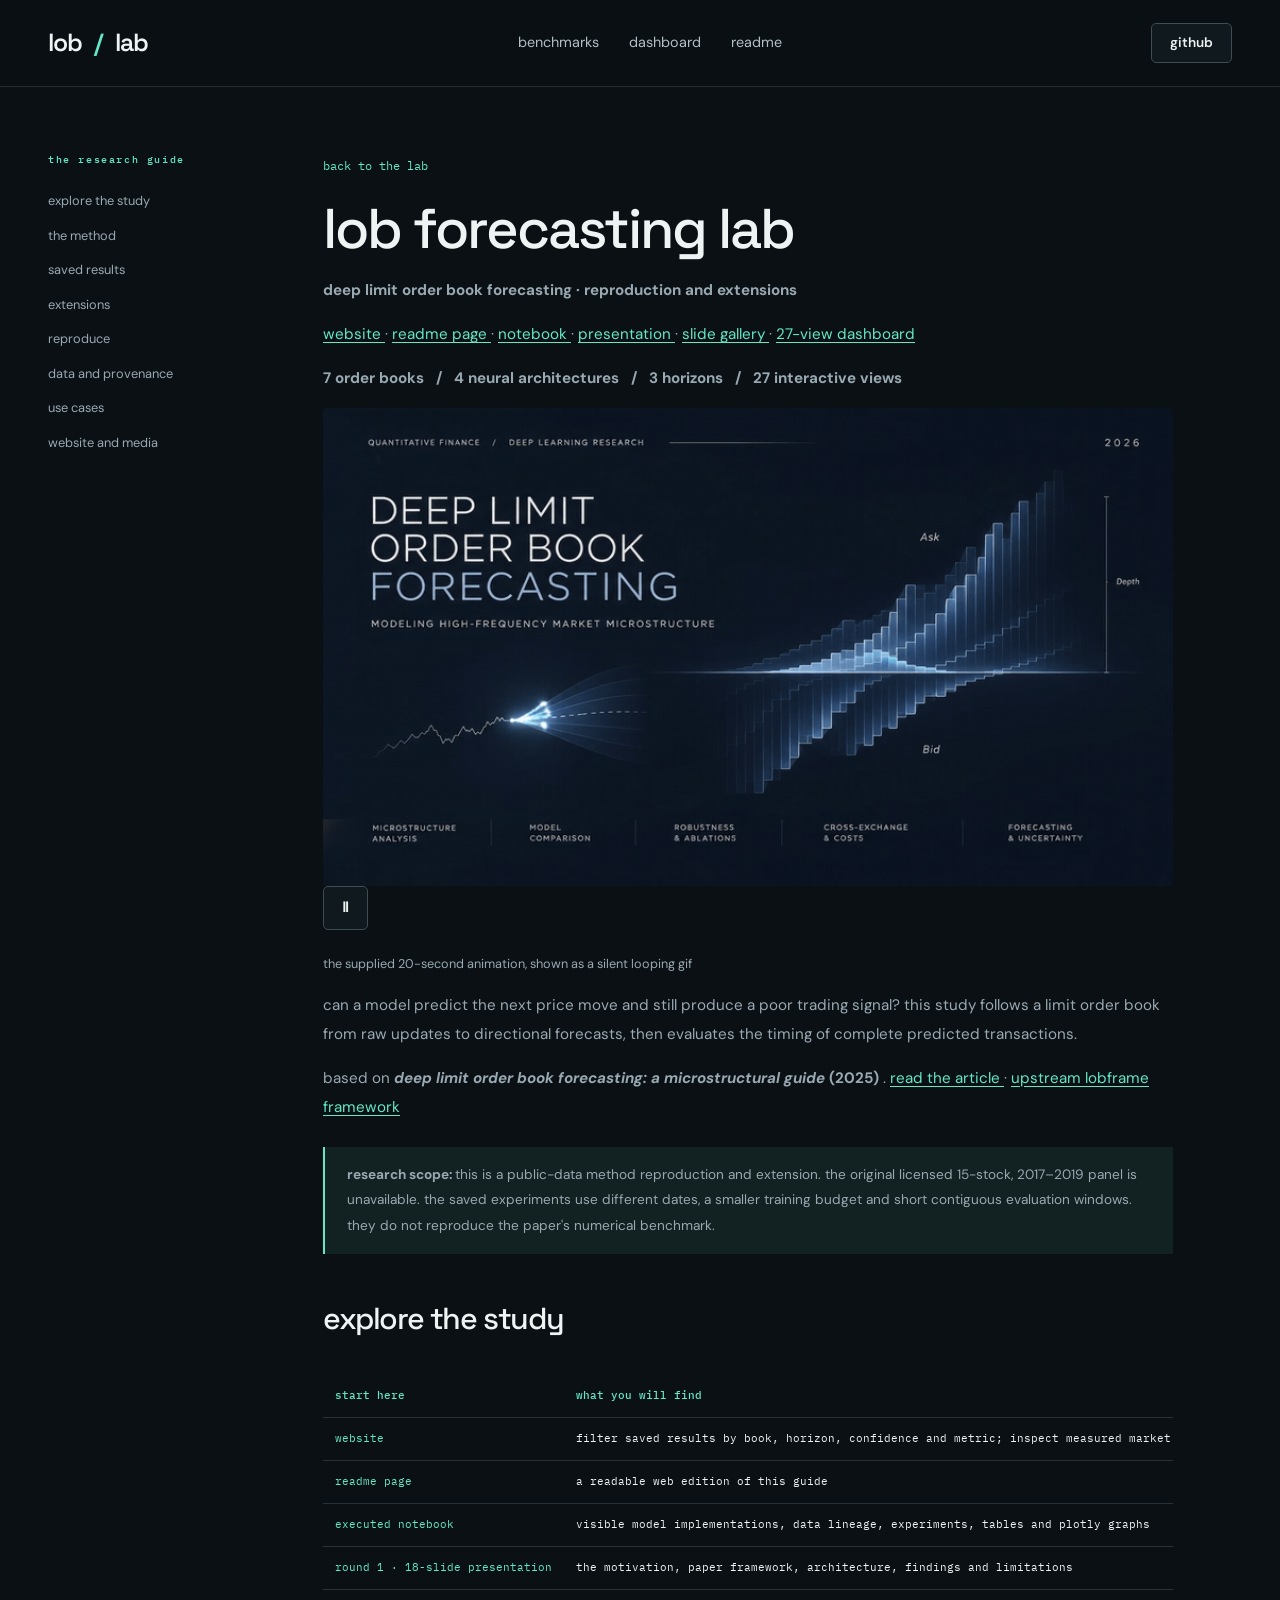
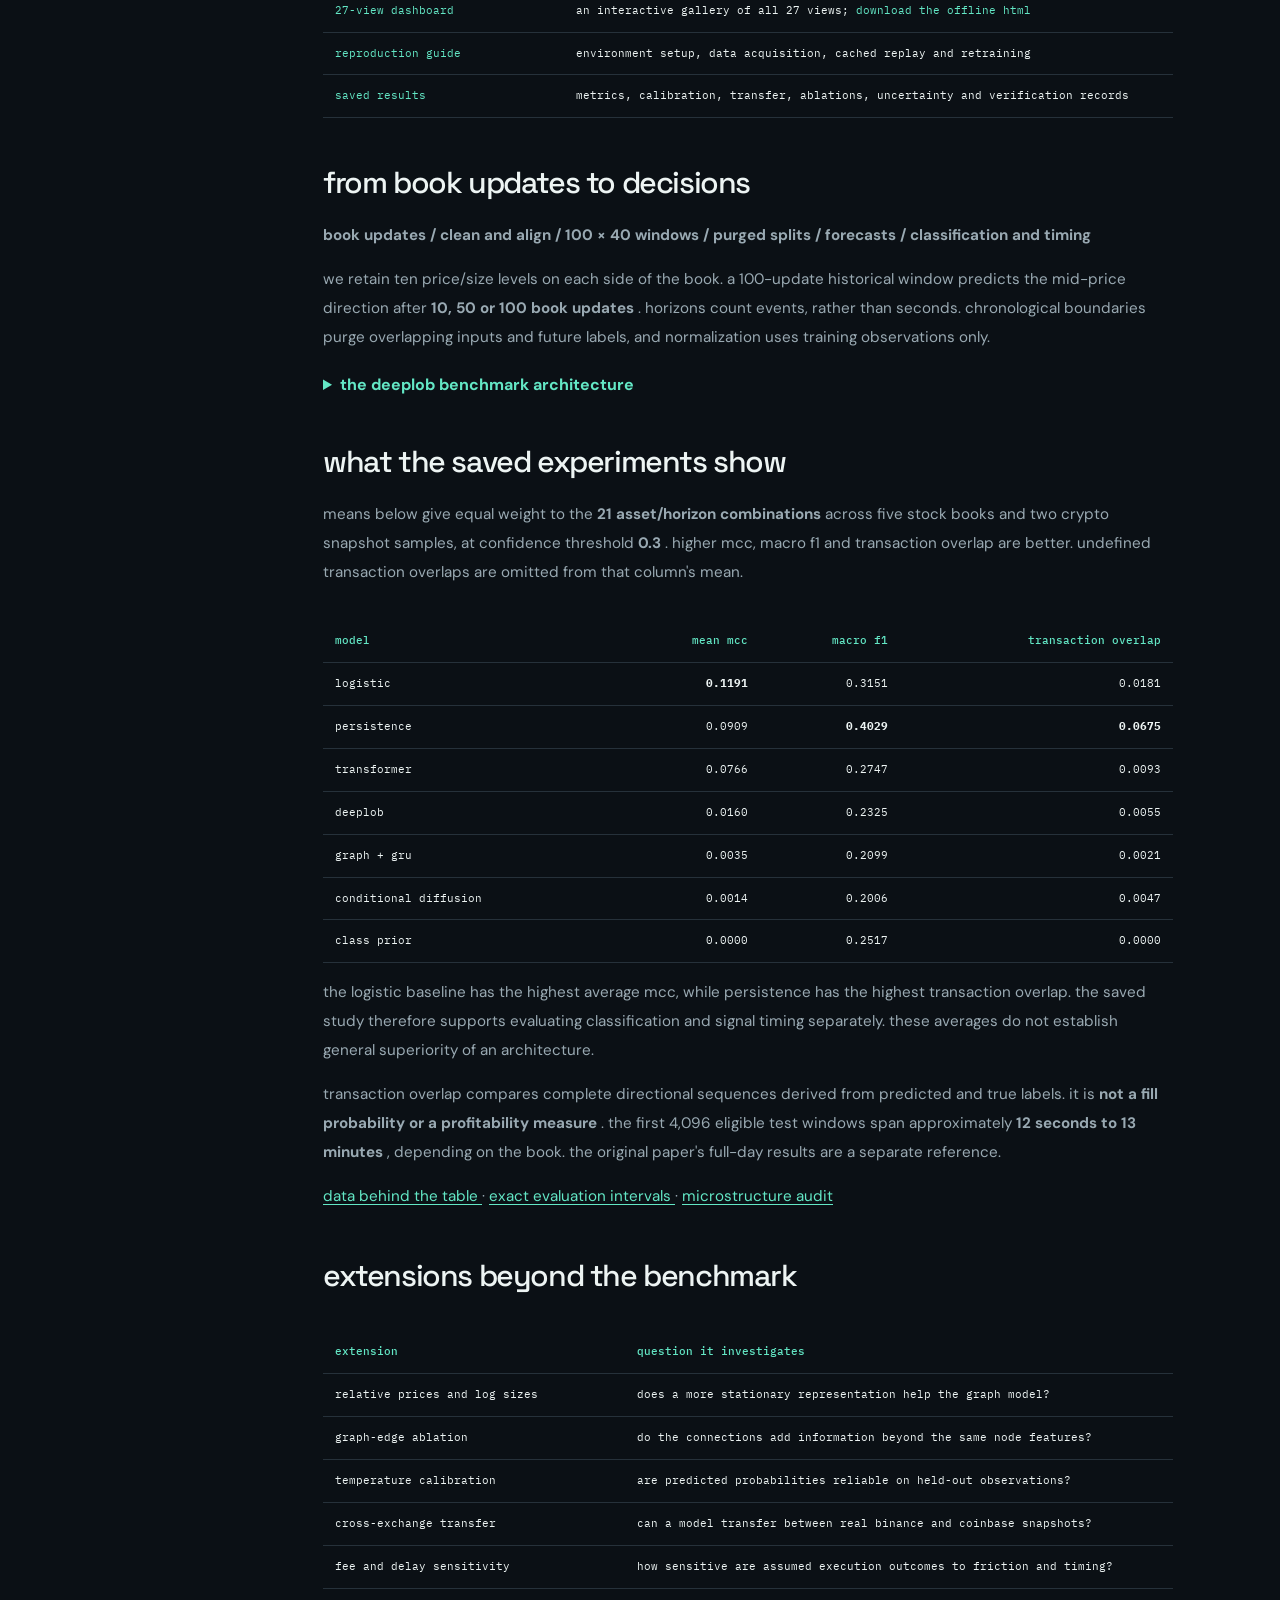
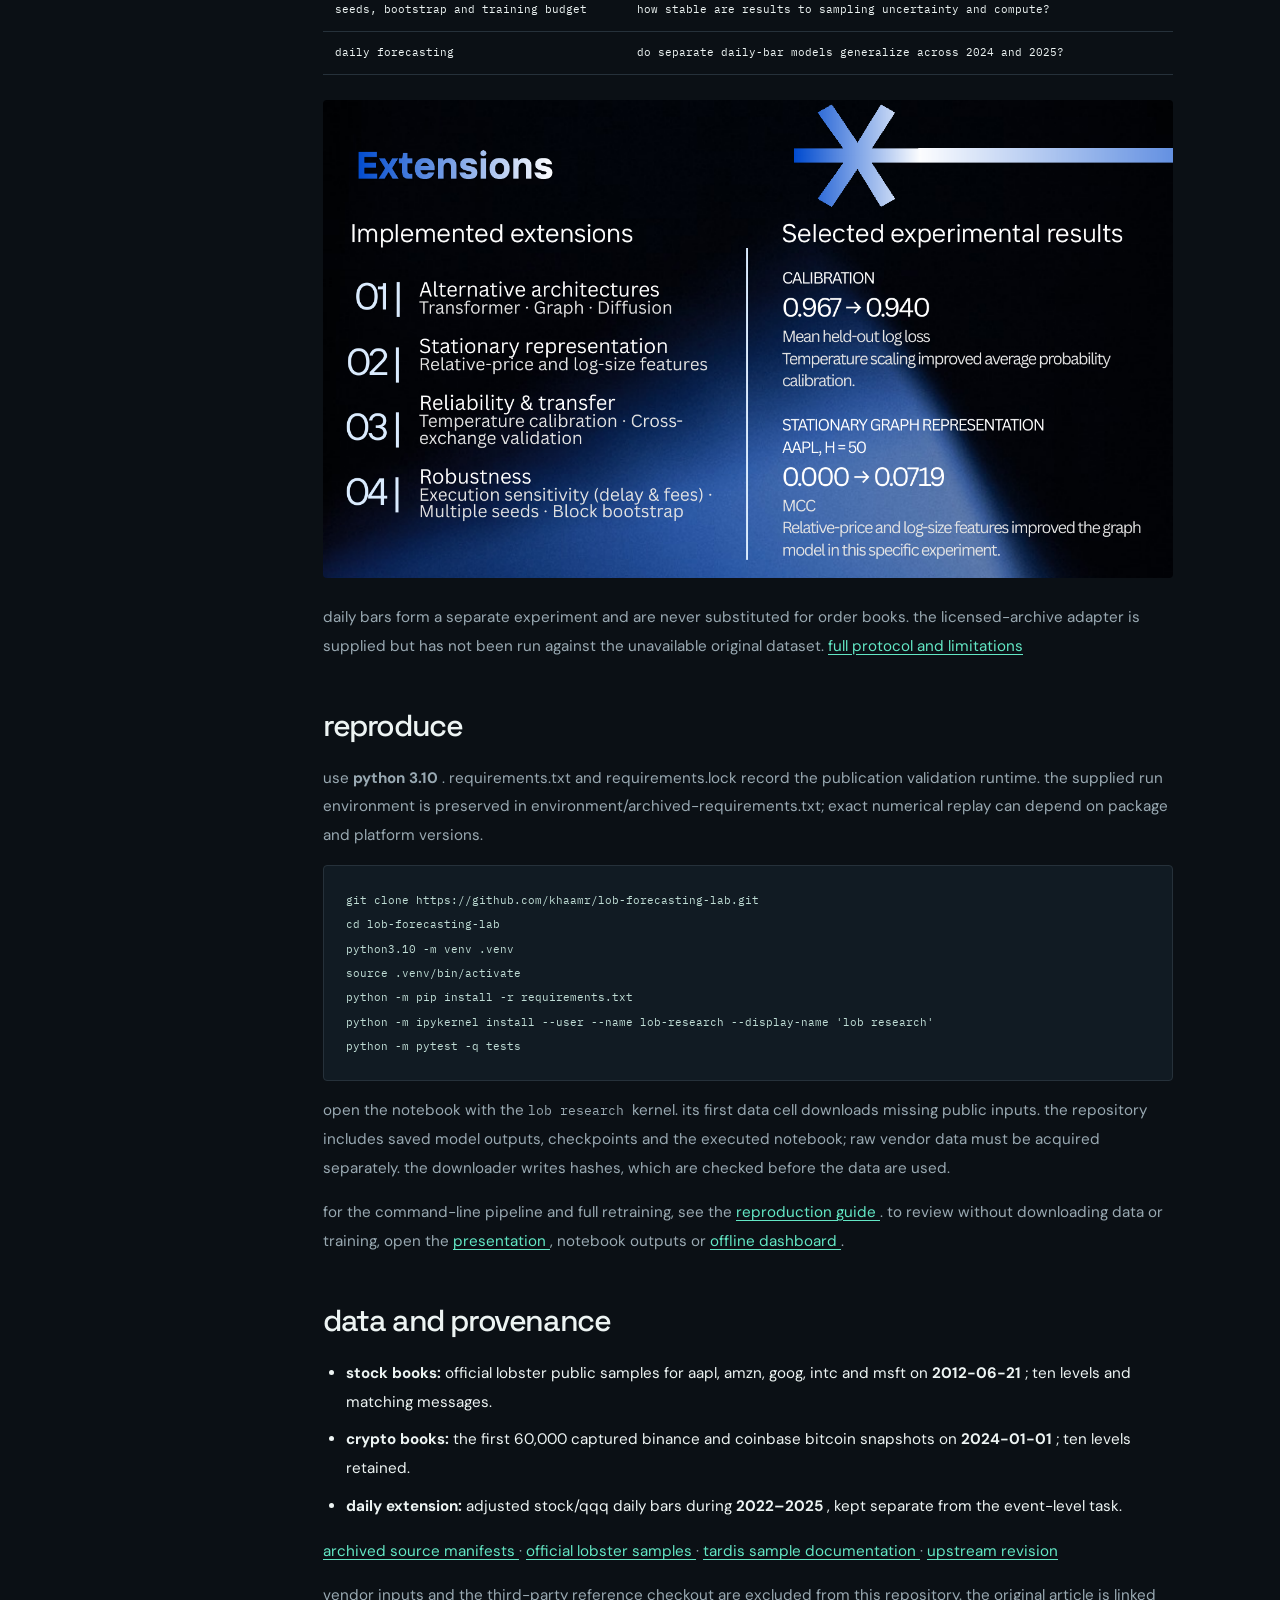
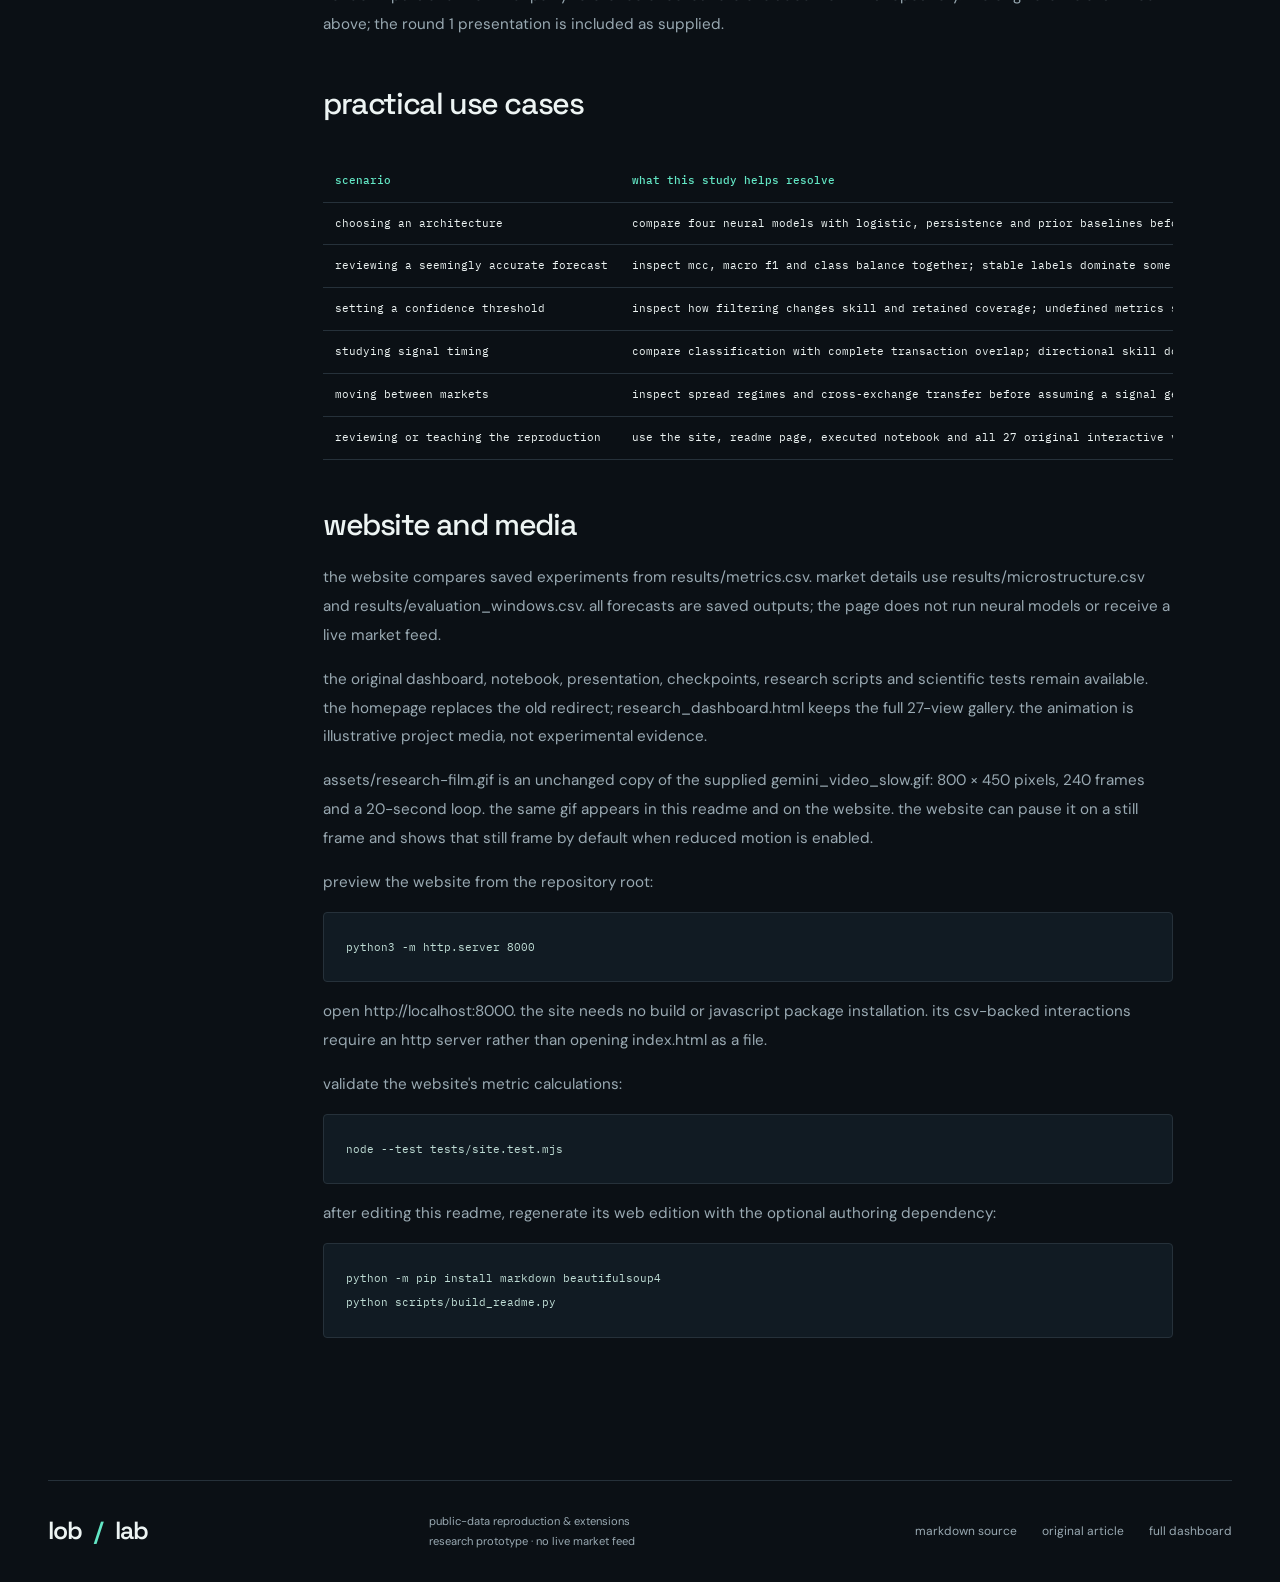
==== commit a795c780: "refine website" ====
--- a/readme.html
+++ b/readme.html
@@ -1,172 +1,539 @@
-<!doctype html>
-<html lang="en"><head><meta charset="utf-8"><meta name="viewport" content="width=device-width, initial-scale=1"><meta name="description" content="The LOB forecasting reproduction: findings, methods, setup, use cases and provenance."><meta name="theme-color" content="#0b1015"><title>Readme · LOB Forecasting Lab</title><link rel="icon" href="assets/mark.svg" type="image/svg+xml"><link rel="stylesheet" href="assets/site.css"></head><body><a class="skip" href="#main">Skip to content</a>
-<header class="header"><div class="shell header-inner"><a class="brand" href="index.html">LOB<span class="brand-light">/</span>lab</a><nav aria-label="Main navigation"><a href="index.html#benchmarks">Benchmarks</a><a href="research_dashboard.html">Dashboard</a><a href="readme.html" aria-current="page">Readme</a></nav><a class="button button-small button-outline" href="https://github.com/khaamr/lob-forecasting-lab">GitHub</a></div></header>
-<main class="shell readme-layout" id="main"><aside class="readme-sidebar"><p class="eyebrow">THE RESEARCH GUIDE</p><a href="#explore-the-study">Explore the study</a><a href="#from-book-updates-to-decisions">The method</a><a href="#what-the-saved-experiments-show">Saved results</a><a href="#extensions-beyond-the-benchmark">Extensions</a><a href="#reproduce">Reproduce</a><a href="#data-and-provenance">Data and provenance</a><a href="#practical-use-cases">Use cases</a><a href="#website-and-media">Website and media</a></aside><article class="readme-content"><a class="back-link" href="index.html">BACK TO THE LAB</a><h1 id="lob-forecasting-lab">lob forecasting lab</h1>
-<p><strong>deep limit order book forecasting · reproduction and extensions</strong></p>
-<p><a href="https://khaamr.github.io/lob-forecasting-lab/">research site</a> · <a href="https://khaamr.github.io/lob-forecasting-lab/readme.html">readme page</a> · <a href="lob_reproduction_future_work.ipynb">notebook</a> · <a href="docs/presentation.pdf">presentation</a> · <a href="docs/presentation.md">slide gallery</a> · <a href="https://khaamr.github.io/lob-forecasting-lab/research_dashboard.html">27-view dashboard</a></p>
-<p><strong>7 order books &nbsp; / &nbsp; 4 neural architectures &nbsp; / &nbsp; 3 horizons &nbsp; / &nbsp; 27 interactive views</strong></p>
-<p><video controls muted loop playsinline preload="metadata" poster="assets/research-poster.jpg" aria-label="Research film, without audio"><source src="assets/research-film.mp4" type="video/mp4"></video></p>
-<p><sub>the supplied research film, converted to a silent, looping gif · <a href="assets/research-film.mp4">silent mp4</a></sub></p>
-<p>can a model predict the next price move and still produce a poor trading signal? this study follows a limit order book from raw updates to directional forecasts, then evaluates the timing of complete predicted transactions.</p>
-<p>based on <strong><em>deep limit order book forecasting: a microstructural guide</em> (2025)</strong>. <a href="https://doi.org/10.1080/14697688.2025.2522911">read the article</a> · <a href="https://github.com/FinancialComputingUCL/LOBFrame">upstream lobframe framework</a></p>
-<blockquote>
-<p><strong>research scope:</strong> this is a public-data method reproduction and extension. the original licensed 15-stock, 2017–2019 panel is unavailable. the saved experiments use different dates, a smaller training budget and short contiguous evaluation windows. they do not reproduce the paper's numerical benchmark.</p>
-</blockquote>
-<h2 id="explore-the-study">explore the study</h2>
-<div class="table-scroll"><table>
-<thead>
-<tr>
-<th>start here</th>
-<th>what you will find</th>
-</tr>
-</thead>
-<tbody>
-<tr>
-<td><a href="https://khaamr.github.io/lob-forecasting-lab/">interactive research site</a></td>
-<td>filter saved results by book, horizon, confidence and metric; inspect measured market characteristics</td>
-</tr>
-<tr>
-<td><a href="https://khaamr.github.io/lob-forecasting-lab/readme.html">readme page</a></td>
-<td>a readable web edition of this guide</td>
-</tr>
-<tr>
-<td><a href="lob_reproduction_future_work.ipynb">executed notebook</a></td>
-<td>visible model implementations, data lineage, experiments, tables and plotly graphs</td>
-</tr>
-<tr>
-<td><a href="docs/presentation.pdf">round 1 · 18-slide presentation</a></td>
-<td>the motivation, paper framework, architecture, findings and limitations</td>
-</tr>
-<tr>
-<td><a href="https://khaamr.github.io/lob-forecasting-lab/research_dashboard.html">27-view dashboard</a></td>
-<td>an interactive gallery of all 27 views; <a href="research_dashboard.html">download the offline html</a></td>
-</tr>
-<tr>
-<td><a href="docs/reproduction.md">reproduction guide</a></td>
-<td>environment setup, data acquisition, cached replay and retraining</td>
-</tr>
-<tr>
-<td><a href="results">saved results</a></td>
-<td>metrics, calibration, transfer, ablations, uncertainty and verification records</td>
-</tr>
-</tbody>
-</table></div>
-<h2 id="from-book-updates-to-decisions">from book updates to decisions</h2>
-<p><strong>book updates / clean and align / 100 × 40 windows / purged splits / forecasts / classification and timing</strong></p>
-
-<p>we retain ten price/size levels on each side of the book. a 100-update historical window predicts the mid-price direction after <strong>10, 50 or 100 book updates</strong>. horizons count events, rather than seconds. chronological boundaries purge overlapping inputs and future labels, and normalization uses training observations only.</p>
-<details>
-<summary><strong>the deeplob benchmark architecture</strong></summary>
-
-![deeplob architecture from the presentation](docs/slides/slide-06.png)
+<!DOCTYPE html>
+<html lang="en">
+ <head>
+  <meta charset="utf-8"/>
+  <meta content="width=device-width, initial-scale=1" name="viewport"/>
+  <meta content="lob forecasting reproduction: findings, methods, setup, use cases and provenance." name="description"/>
+  <meta content="#0b1015" name="theme-color"/>
+  <title>
+   readme · lob forecasting lab
+  </title>
+  <link href="assets/mark.svg" rel="icon" type="image/svg+xml"/>
+  <link href="assets/site.css" rel="stylesheet"/>
+  <script src="assets/readme.js" type="module">
+  </script>
+ </head>
+ <body>
+  <a class="skip" href="#main">
+   skip to content
+  </a>
+  <header class="header">
+   <div class="shell header-inner">
+    <a class="brand" href="index.html">
+     lob
+     <span class="brand-light">
+      /
+     </span>
+     lab
+    </a>
+    <nav aria-label="main navigation">
+     <a href="index.html#benchmarks">
+      benchmarks
+     </a>
+     <a href="research_dashboard.html">
+      dashboard
+     </a>
+     <a aria-current="page" href="readme.html">
+      readme
+     </a>
+    </nav>
+    <a class="button button-small button-outline" href="https://github.com/khaamr/lob-forecasting-lab">
+     github
+    </a>
+   </div>
+  </header>
+  <main class="shell readme-layout" id="main">
+   <aside class="readme-sidebar">
+    <p class="eyebrow">
+     the research guide
+    </p>
+    <a href="#explore-the-study">
+     explore the study
+    </a>
+    <a href="#from-book-updates-to-decisions">
+     the method
+    </a>
+    <a href="#what-the-saved-experiments-show">
+     saved results
+    </a>
+    <a href="#extensions-beyond-the-benchmark">
+     extensions
+    </a>
+    <a href="#reproduce">
+     reproduce
+    </a>
+    <a href="#data-and-provenance">
+     data and provenance
+    </a>
+    <a href="#practical-use-cases">
+     use cases
+    </a>
+    <a href="#website-and-media">
+     website and media
+    </a>
+   </aside>
+   <article class="readme-content">
+    <a class="back-link" href="index.html">
+     back to the lab
+    </a>
+    <h1 id="lob-forecasting-lab">
+     lob forecasting lab
+    </h1>
+    <p>
+     <strong>
+      deep limit order book forecasting · reproduction and extensions
+     </strong>
+    </p>
+    <p>
+     <a href="https://khaamr.github.io/lob-forecasting-lab/">
+      website
+     </a>
+     ·
+     <a href="https://khaamr.github.io/lob-forecasting-lab/readme.html">
+      readme page
+     </a>
+     ·
+     <a href="lob_reproduction_future_work.ipynb">
+      notebook
+     </a>
+     ·
+     <a href="docs/presentation.pdf">
+      presentation
+     </a>
+     ·
+     <a href="docs/presentation.md">
+      slide gallery
+     </a>
+     ·
+     <a href="https://khaamr.github.io/lob-forecasting-lab/research_dashboard.html">
+      27-view dashboard
+     </a>
+    </p>
+    <p>
+     <strong>
+      7 order books   /   4 neural architectures   /   3 horizons   /   27 interactive views
+     </strong>
+    </p>
+    <p>
+     <a href="https://khaamr.github.io/lob-forecasting-lab/">
+      <img alt="deep limit order book forecasting animation" height="450" id="research-film" src="assets/research-film.gif" width="800"/>
+     </a>
+     <button aria-label="pause animation" class="button button-small button-outline" id="film-toggle" type="button">
+      ⅱ
+     </button>
+    </p>
+    <p>
+     <sub>
+      the supplied 20-second animation, shown as a silent looping gif
+     </sub>
+    </p>
+    <p>
+     can a model predict the next price move and still produce a poor trading signal? this study follows a limit order book from raw updates to directional forecasts, then evaluates the timing of complete predicted transactions.
+    </p>
+    <p>
+     based on
+     <strong>
+      <em>
+       deep limit order book forecasting: a microstructural guide
+      </em>
+      (2025)
+     </strong>
+     .
+     <a href="https://doi.org/10.1080/14697688.2025.2522911">
+      read the article
+     </a>
+     ·
+     <a href="https://github.com/FinancialComputingUCL/LOBFrame">
+      upstream lobframe framework
+     </a>
+    </p>
+    <blockquote>
+     <p>
+      <strong>
+       research scope:
+      </strong>
+      this is a public-data method reproduction and extension. the original licensed 15-stock, 2017–2019 panel is unavailable. the saved experiments use different dates, a smaller training budget and short contiguous evaluation windows. they do not reproduce the paper's numerical benchmark.
+     </p>
+    </blockquote>
+    <h2 id="explore-the-study">
+     explore the study
+    </h2>
+    <div class="table-scroll">
+     <table>
+      <thead>
+       <tr>
+        <th>
+         start here
+        </th>
+        <th>
+         what you will find
+        </th>
+       </tr>
+      </thead>
+      <tbody>
+       <tr>
+        <td>
+         <a href="https://khaamr.github.io/lob-forecasting-lab/">
+          website
+         </a>
+        </td>
+        <td>
+         filter saved results by book, horizon, confidence and metric; inspect measured market characteristics
+        </td>
+       </tr>
+       <tr>
+        <td>
+         <a href="https://khaamr.github.io/lob-forecasting-lab/readme.html">
+          readme page
+         </a>
+        </td>
+        <td>
+         a readable web edition of this guide
+        </td>
+       </tr>
+       <tr>
+        <td>
+         <a href="lob_reproduction_future_work.ipynb">
+          executed notebook
+         </a>
+        </td>
+        <td>
+         visible model implementations, data lineage, experiments, tables and plotly graphs
+        </td>
+       </tr>
+       <tr>
+        <td>
+         <a href="docs/presentation.pdf">
+          round 1 · 18-slide presentation
+         </a>
+        </td>
+        <td>
+         the motivation, paper framework, architecture, findings and limitations
+        </td>
+       </tr>
+       <tr>
+        <td>
+         <a href="https://khaamr.github.io/lob-forecasting-lab/research_dashboard.html">
+          27-view dashboard
+         </a>
+        </td>
+        <td>
+         an interactive gallery of all 27 views;
+         <a href="research_dashboard.html">
+          download the offline html
+         </a>
+        </td>
+       </tr>
+       <tr>
+        <td>
+         <a href="docs/reproduction.md">
+          reproduction guide
+         </a>
+        </td>
+        <td>
+         environment setup, data acquisition, cached replay and retraining
+        </td>
+       </tr>
+       <tr>
+        <td>
+         <a href="results">
+          saved results
+         </a>
+        </td>
+        <td>
+         metrics, calibration, transfer, ablations, uncertainty and verification records
+        </td>
+       </tr>
+      </tbody>
+     </table>
+    </div>
+    <h2 id="from-book-updates-to-decisions">
+     from book updates to decisions
+    </h2>
+    <p>
+     <strong>
+      book updates / clean and align / 100 × 40 windows / purged splits / forecasts / classification and timing
+     </strong>
+    </p>
+    <p>
+     we retain ten price/size levels on each side of the book. a 100-update historical window predicts the mid-price direction after
+     <strong>
+      10, 50 or 100 book updates
+     </strong>
+     . horizons count events, rather than seconds. chronological boundaries purge overlapping inputs and future labels, and normalization uses training observations only.
+    </p>
+    <details>
+     <summary>
+      <strong>
+       the deeplob benchmark architecture
+      </strong>
+     </summary>
+     ![deeplob architecture from the presentation](docs/slides/slide-06.png)
 
 three convolution blocks extract spatial and temporal patterns, inception branches combine scales, and an lstm maps the sequence to three class probabilities. transformer, graph/gru and conditional diffusion alternatives are independently implemented alongside prior, persistence and logistic baselines.
-
-</details>
-
-<h2 id="what-the-saved-experiments-show">what the saved experiments show</h2>
-<p>means below give equal weight to the <strong>21 asset/horizon combinations</strong> across five stock books and two crypto snapshot samples, at confidence threshold <strong>0.3</strong>. higher mcc, macro f1 and transaction overlap are better. undefined transaction overlaps are omitted from that column's mean.</p>
-<div class="table-scroll"><table>
-<thead>
-<tr>
-<th>model</th>
-<th style="text-align: right;">mean mcc</th>
-<th style="text-align: right;">macro f1</th>
-<th style="text-align: right;">transaction overlap</th>
-</tr>
-</thead>
-<tbody>
-<tr>
-<td>logistic</td>
-<td style="text-align: right;"><strong>0.1191</strong></td>
-<td style="text-align: right;">0.3151</td>
-<td style="text-align: right;">0.0181</td>
-</tr>
-<tr>
-<td>persistence</td>
-<td style="text-align: right;">0.0909</td>
-<td style="text-align: right;"><strong>0.4029</strong></td>
-<td style="text-align: right;"><strong>0.0675</strong></td>
-</tr>
-<tr>
-<td>transformer</td>
-<td style="text-align: right;">0.0766</td>
-<td style="text-align: right;">0.2747</td>
-<td style="text-align: right;">0.0093</td>
-</tr>
-<tr>
-<td>deeplob</td>
-<td style="text-align: right;">0.0160</td>
-<td style="text-align: right;">0.2325</td>
-<td style="text-align: right;">0.0055</td>
-</tr>
-<tr>
-<td>graph + gru</td>
-<td style="text-align: right;">0.0035</td>
-<td style="text-align: right;">0.2099</td>
-<td style="text-align: right;">0.0021</td>
-</tr>
-<tr>
-<td>conditional diffusion</td>
-<td style="text-align: right;">0.0014</td>
-<td style="text-align: right;">0.2006</td>
-<td style="text-align: right;">0.0047</td>
-</tr>
-<tr>
-<td>class prior</td>
-<td style="text-align: right;">0.0000</td>
-<td style="text-align: right;">0.2517</td>
-<td style="text-align: right;">0.0000</td>
-</tr>
-</tbody>
-</table></div>
-<p>the logistic baseline has the highest average mcc, while persistence has the highest transaction overlap. the saved study therefore supports evaluating classification and signal timing separately. these averages do not establish general superiority of an architecture.</p>
-<p>transaction overlap compares complete directional sequences derived from predicted and true labels. it is <strong>not a fill probability or a profitability measure</strong>. the first 4,096 eligible test windows span approximately <strong>12 seconds to 13 minutes</strong>, depending on the book. the original paper's full-day results are a separate reference.</p>
-<p><a href="results/metrics.csv">data behind the table</a> · <a href="results/evaluation_windows.csv">exact evaluation intervals</a> · <a href="results/microstructure.csv">microstructure audit</a></p>
-<h2 id="extensions-beyond-the-benchmark">extensions beyond the benchmark</h2>
-<div class="table-scroll"><table>
-<thead>
-<tr>
-<th>extension</th>
-<th>question it investigates</th>
-</tr>
-</thead>
-<tbody>
-<tr>
-<td>relative prices and log sizes</td>
-<td>does a more stationary representation help the graph model?</td>
-</tr>
-<tr>
-<td>graph-edge ablation</td>
-<td>do the connections add information beyond the same node features?</td>
-</tr>
-<tr>
-<td>temperature calibration</td>
-<td>are predicted probabilities reliable on held-out observations?</td>
-</tr>
-<tr>
-<td>cross-exchange transfer</td>
-<td>can a model transfer between real binance and coinbase snapshots?</td>
-</tr>
-<tr>
-<td>fee and delay sensitivity</td>
-<td>how sensitive are assumed execution outcomes to friction and timing?</td>
-</tr>
-<tr>
-<td>seeds, bootstrap and training budget</td>
-<td>how stable are results to sampling uncertainty and compute?</td>
-</tr>
-<tr>
-<td>daily forecasting</td>
-<td>do separate daily-bar models generalize across 2024 and 2025?</td>
-</tr>
-</tbody>
-</table></div>
-<p><img alt="extension overview from the presentation" src="docs/slides/slide-16.png" /></p>
-<p>daily bars form a separate experiment and are never substituted for order books. the licensed-archive adapter is supplied but has not been run against the unavailable original dataset. <a href="docs/reproduction.md">full protocol and limitations</a></p>
-<h2 id="reproduce">reproduce</h2>
-<p>use <strong>python 3.10</strong>. requirements.txt and requirements.lock record the publication validation runtime. the supplied run environment is preserved in environment/archived-requirements.txt; exact numerical replay can depend on package and platform versions.</p>
-<pre><code class="language-sh">git clone https://github.com/khaamr/lob-forecasting-lab.git
+    </details>
+    <h2 id="what-the-saved-experiments-show">
+     what the saved experiments show
+    </h2>
+    <p>
+     means below give equal weight to the
+     <strong>
+      21 asset/horizon combinations
+     </strong>
+     across five stock books and two crypto snapshot samples, at confidence threshold
+     <strong>
+      0.3
+     </strong>
+     . higher mcc, macro f1 and transaction overlap are better. undefined transaction overlaps are omitted from that column's mean.
+    </p>
+    <div class="table-scroll">
+     <table>
+      <thead>
+       <tr>
+        <th>
+         model
+        </th>
+        <th style="text-align: right;">
+         mean mcc
+        </th>
+        <th style="text-align: right;">
+         macro f1
+        </th>
+        <th style="text-align: right;">
+         transaction overlap
+        </th>
+       </tr>
+      </thead>
+      <tbody>
+       <tr>
+        <td>
+         logistic
+        </td>
+        <td style="text-align: right;">
+         <strong>
+          0.1191
+         </strong>
+        </td>
+        <td style="text-align: right;">
+         0.3151
+        </td>
+        <td style="text-align: right;">
+         0.0181
+        </td>
+       </tr>
+       <tr>
+        <td>
+         persistence
+        </td>
+        <td style="text-align: right;">
+         0.0909
+        </td>
+        <td style="text-align: right;">
+         <strong>
+          0.4029
+         </strong>
+        </td>
+        <td style="text-align: right;">
+         <strong>
+          0.0675
+         </strong>
+        </td>
+       </tr>
+       <tr>
+        <td>
+         transformer
+        </td>
+        <td style="text-align: right;">
+         0.0766
+        </td>
+        <td style="text-align: right;">
+         0.2747
+        </td>
+        <td style="text-align: right;">
+         0.0093
+        </td>
+       </tr>
+       <tr>
+        <td>
+         deeplob
+        </td>
+        <td style="text-align: right;">
+         0.0160
+        </td>
+        <td style="text-align: right;">
+         0.2325
+        </td>
+        <td style="text-align: right;">
+         0.0055
+        </td>
+       </tr>
+       <tr>
+        <td>
+         graph + gru
+        </td>
+        <td style="text-align: right;">
+         0.0035
+        </td>
+        <td style="text-align: right;">
+         0.2099
+        </td>
+        <td style="text-align: right;">
+         0.0021
+        </td>
+       </tr>
+       <tr>
+        <td>
+         conditional diffusion
+        </td>
+        <td style="text-align: right;">
+         0.0014
+        </td>
+        <td style="text-align: right;">
+         0.2006
+        </td>
+        <td style="text-align: right;">
+         0.0047
+        </td>
+       </tr>
+       <tr>
+        <td>
+         class prior
+        </td>
+        <td style="text-align: right;">
+         0.0000
+        </td>
+        <td style="text-align: right;">
+         0.2517
+        </td>
+        <td style="text-align: right;">
+         0.0000
+        </td>
+       </tr>
+      </tbody>
+     </table>
+    </div>
+    <p>
+     the logistic baseline has the highest average mcc, while persistence has the highest transaction overlap. the saved study therefore supports evaluating classification and signal timing separately. these averages do not establish general superiority of an architecture.
+    </p>
+    <p>
+     transaction overlap compares complete directional sequences derived from predicted and true labels. it is
+     <strong>
+      not a fill probability or a profitability measure
+     </strong>
+     . the first 4,096 eligible test windows span approximately
+     <strong>
+      12 seconds to 13 minutes
+     </strong>
+     , depending on the book. the original paper's full-day results are a separate reference.
+    </p>
+    <p>
+     <a href="results/metrics.csv">
+      data behind the table
+     </a>
+     ·
+     <a href="results/evaluation_windows.csv">
+      exact evaluation intervals
+     </a>
+     ·
+     <a href="results/microstructure.csv">
+      microstructure audit
+     </a>
+    </p>
+    <h2 id="extensions-beyond-the-benchmark">
+     extensions beyond the benchmark
+    </h2>
+    <div class="table-scroll">
+     <table>
+      <thead>
+       <tr>
+        <th>
+         extension
+        </th>
+        <th>
+         question it investigates
+        </th>
+       </tr>
+      </thead>
+      <tbody>
+       <tr>
+        <td>
+         relative prices and log sizes
+        </td>
+        <td>
+         does a more stationary representation help the graph model?
+        </td>
+       </tr>
+       <tr>
+        <td>
+         graph-edge ablation
+        </td>
+        <td>
+         do the connections add information beyond the same node features?
+        </td>
+       </tr>
+       <tr>
+        <td>
+         temperature calibration
+        </td>
+        <td>
+         are predicted probabilities reliable on held-out observations?
+        </td>
+       </tr>
+       <tr>
+        <td>
+         cross-exchange transfer
+        </td>
+        <td>
+         can a model transfer between real binance and coinbase snapshots?
+        </td>
+       </tr>
+       <tr>
+        <td>
+         fee and delay sensitivity
+        </td>
+        <td>
+         how sensitive are assumed execution outcomes to friction and timing?
+        </td>
+       </tr>
+       <tr>
+        <td>
+         seeds, bootstrap and training budget
+        </td>
+        <td>
+         how stable are results to sampling uncertainty and compute?
+        </td>
+       </tr>
+       <tr>
+        <td>
+         daily forecasting
+        </td>
+        <td>
+         do separate daily-bar models generalize across 2024 and 2025?
+        </td>
+       </tr>
+      </tbody>
+     </table>
+    </div>
+    <p>
+     <img alt="extension overview from the presentation" src="docs/slides/slide-16.png"/>
+    </p>
+    <p>
+     daily bars form a separate experiment and are never substituted for order books. the licensed-archive adapter is supplied but has not been run against the unavailable original dataset.
+     <a href="docs/reproduction.md">
+      full protocol and limitations
+     </a>
+    </p>
+    <h2 id="reproduce">
+     reproduce
+    </h2>
+    <p>
+     use
+     <strong>
+      python 3.10
+     </strong>
+     . requirements.txt and requirements.lock record the publication validation runtime. the supplied run environment is preserved in environment/archived-requirements.txt; exact numerical replay can depend on package and platform versions.
+    </p>
+    <pre><code class="language-sh">git clone https://github.com/khaamr/lob-forecasting-lab.git
 cd lob-forecasting-lab
 python3.10 -m venv .venv
 source .venv/bin/activate
@@ -174,63 +541,207 @@
 python -m ipykernel install --user --name lob-research --display-name 'lob research'
 python -m pytest -q tests
 </code></pre>
-<p>open the notebook with the <code>lob research</code> kernel. its first data cell downloads missing public inputs. the repository includes saved model outputs, checkpoints and the executed notebook; raw vendor data must be acquired separately. the downloader writes hashes, which are checked before the data are used.</p>
-<p>for the command-line pipeline and full retraining, see the <a href="docs/reproduction.md">reproduction guide</a>. to review without downloading data or training, open the <a href="docs/presentation.pdf">presentation</a>, notebook outputs or <a href="research_dashboard.html">offline dashboard</a>.</p>
-<h2 id="data-and-provenance">data and provenance</h2>
-<ul>
-<li><strong>stock books:</strong> official lobster public samples for aapl, amzn, goog, intc and msft on <strong>2012-06-21</strong>; ten levels and matching messages.</li>
-<li><strong>crypto books:</strong> the first 60,000 captured binance and coinbase bitcoin snapshots on <strong>2024-01-01</strong>; ten levels retained.</li>
-<li><strong>daily extension:</strong> adjusted stock/qqq daily bars during <strong>2022–2025</strong>, kept separate from the event-level task.</li>
-</ul>
-<p><a href="data/manifests">archived source manifests</a> · <a href="https://php.lobsterdata.com/info/DataSamples.php">official lobster samples</a> · <a href="https://docs.tardis.dev/downloadable-csv-files/overview">tardis sample documentation</a> · <a href="results/reference_revision.json">upstream revision</a></p>
-<p>vendor inputs and the third-party reference checkout are excluded from this repository. the original article is linked above; the round 1 presentation is included as supplied.</p>
-<h2 id="practical-use-cases">practical use cases</h2>
-<div class="table-scroll"><table>
-<thead>
-<tr>
-<th>scenario</th>
-<th>what this study helps resolve</th>
-</tr>
-</thead>
-<tbody>
-<tr>
-<td>choosing an architecture</td>
-<td>compare four neural models with logistic, persistence and prior baselines before committing more compute; the saved logistic baseline leads average mcc</td>
-</tr>
-<tr>
-<td>reviewing a seemingly accurate forecast</td>
-<td>inspect mcc, macro f1 and class balance together; stable labels dominate some short test intervals</td>
-</tr>
-<tr>
-<td>setting a confidence threshold</td>
-<td>inspect how filtering changes skill and retained coverage; undefined metrics stay undefined rather than becoming zero</td>
-</tr>
-<tr>
-<td>studying signal timing</td>
-<td>compare classification with complete transaction overlap; directional skill does not establish well-timed execution or profitability</td>
-</tr>
-<tr>
-<td>moving between markets</td>
-<td>inspect spread regimes and cross-exchange transfer before assuming a signal generalizes</td>
-</tr>
-<tr>
-<td>reviewing or teaching the reproduction</td>
-<td>use the site, readme page, executed notebook and all 27 original interactive views without retraining</td>
-</tr>
-</tbody>
-</table></div>
-<h2 id="website-and-media">website and media</h2>
-<p>the responsive research site follows the supplied dark prototype, with cyan and mint accents. its explorer reads the existing results/metrics.csv directly. market details use results/microstructure.csv and results/evaluation_windows.csv. there is no fabricated live feed or browser-based neural inference.</p>
-<p>the original dashboard, notebook, presentation, checkpoints, research scripts and scientific tests remain available. the homepage replaces the old redirect; research_dashboard.html keeps the full 27-view gallery. the film is illustrative project media, not experimental evidence.</p>
-<p>the supplied ten-second video is preserved visually in assets/research-film.mp4 with its audio stream removed. assets/research-film.gif contains the same full sequence at 800 × 450 and 12 frames per second, loops indefinitely and has no audio. github renders the gif inline; the website uses the smaller silent mp4 with a pause control and respects reduced-motion preferences.</p>
-<p>preview the website from the repository root:</p>
-<pre><code class="language-sh">python3 -m http.server 8000
+    <p>
+     open the notebook with the
+     <code>
+      lob research
+     </code>
+     kernel. its first data cell downloads missing public inputs. the repository includes saved model outputs, checkpoints and the executed notebook; raw vendor data must be acquired separately. the downloader writes hashes, which are checked before the data are used.
+    </p>
+    <p>
+     for the command-line pipeline and full retraining, see the
+     <a href="docs/reproduction.md">
+      reproduction guide
+     </a>
+     . to review without downloading data or training, open the
+     <a href="docs/presentation.pdf">
+      presentation
+     </a>
+     , notebook outputs or
+     <a href="research_dashboard.html">
+      offline dashboard
+     </a>
+     .
+    </p>
+    <h2 id="data-and-provenance">
+     data and provenance
+    </h2>
+    <ul>
+     <li>
+      <strong>
+       stock books:
+      </strong>
+      official lobster public samples for aapl, amzn, goog, intc and msft on
+      <strong>
+       2012-06-21
+      </strong>
+      ; ten levels and matching messages.
+     </li>
+     <li>
+      <strong>
+       crypto books:
+      </strong>
+      the first 60,000 captured binance and coinbase bitcoin snapshots on
+      <strong>
+       2024-01-01
+      </strong>
+      ; ten levels retained.
+     </li>
+     <li>
+      <strong>
+       daily extension:
+      </strong>
+      adjusted stock/qqq daily bars during
+      <strong>
+       2022–2025
+      </strong>
+      , kept separate from the event-level task.
+     </li>
+    </ul>
+    <p>
+     <a href="data/manifests">
+      archived source manifests
+     </a>
+     ·
+     <a href="https://php.lobsterdata.com/info/DataSamples.php">
+      official lobster samples
+     </a>
+     ·
+     <a href="https://docs.tardis.dev/downloadable-csv-files/overview">
+      tardis sample documentation
+     </a>
+     ·
+     <a href="results/reference_revision.json">
+      upstream revision
+     </a>
+    </p>
+    <p>
+     vendor inputs and the third-party reference checkout are excluded from this repository. the original article is linked above; the round 1 presentation is included as supplied.
+    </p>
+    <h2 id="practical-use-cases">
+     practical use cases
+    </h2>
+    <div class="table-scroll">
+     <table>
+      <thead>
+       <tr>
+        <th>
+         scenario
+        </th>
+        <th>
+         what this study helps resolve
+        </th>
+       </tr>
+      </thead>
+      <tbody>
+       <tr>
+        <td>
+         choosing an architecture
+        </td>
+        <td>
+         compare four neural models with logistic, persistence and prior baselines before committing more compute; the saved logistic baseline leads average mcc
+        </td>
+       </tr>
+       <tr>
+        <td>
+         reviewing a seemingly accurate forecast
+        </td>
+        <td>
+         inspect mcc, macro f1 and class balance together; stable labels dominate some short test intervals
+        </td>
+       </tr>
+       <tr>
+        <td>
+         setting a confidence threshold
+        </td>
+        <td>
+         inspect how filtering changes skill and retained coverage; undefined metrics stay undefined rather than becoming zero
+        </td>
+       </tr>
+       <tr>
+        <td>
+         studying signal timing
+        </td>
+        <td>
+         compare classification with complete transaction overlap; directional skill does not establish well-timed execution or profitability
+        </td>
+       </tr>
+       <tr>
+        <td>
+         moving between markets
+        </td>
+        <td>
+         inspect spread regimes and cross-exchange transfer before assuming a signal generalizes
+        </td>
+       </tr>
+       <tr>
+        <td>
+         reviewing or teaching the reproduction
+        </td>
+        <td>
+         use the site, readme page, executed notebook and all 27 original interactive views without retraining
+        </td>
+       </tr>
+      </tbody>
+     </table>
+    </div>
+    <h2 id="website-and-media">
+     website and media
+    </h2>
+    <p>
+     the website compares saved experiments from results/metrics.csv. market details use results/microstructure.csv and results/evaluation_windows.csv. all forecasts are saved outputs; the page does not run neural models or receive a live market feed.
+    </p>
+    <p>
+     the original dashboard, notebook, presentation, checkpoints, research scripts and scientific tests remain available. the homepage replaces the old redirect; research_dashboard.html keeps the full 27-view gallery. the animation is illustrative project media, not experimental evidence.
+    </p>
+    <p>
+     assets/research-film.gif is an unchanged copy of the supplied gemini_video_slow.gif: 800 × 450 pixels, 240 frames and a 20-second loop. the same gif appears in this readme and on the website. the website can pause it on a still frame and shows that still frame by default when reduced motion is enabled.
+    </p>
+    <p>
+     preview the website from the repository root:
+    </p>
+    <pre><code class="language-sh">python3 -m http.server 8000
 </code></pre>
-<p>open http://localhost:8000. the site needs no build or javascript package installation. its csv-backed interactions require an http server rather than opening index.html as a file.</p>
-<p>validate the website's metric calculations:</p>
-<pre><code class="language-sh">node --test tests/site.test.mjs
+    <p>
+     open http://localhost:8000. the site needs no build or javascript package installation. its csv-backed interactions require an http server rather than opening index.html as a file.
+    </p>
+    <p>
+     validate the website's metric calculations:
+    </p>
+    <pre><code class="language-sh">node --test tests/site.test.mjs
 </code></pre>
-<p>after editing this readme, regenerate its web edition with the optional authoring dependency:</p>
-<pre><code class="language-sh">python -m pip install markdown
+    <p>
+     after editing this readme, regenerate its web edition with the optional authoring dependency:
+    </p>
+    <pre><code class="language-sh">python -m pip install markdown beautifulsoup4
 python scripts/build_readme.py
-</code></pre></article></main><footer class="shell footer"><a class="brand" href="index.html">LOB<span class="brand-light">/</span>lab</a><p>Public-data reproduction & extensions<br>Research prototype · no live market feed</p><div><a href="README.md">Markdown source</a><a href="https://doi.org/10.1080/14697688.2025.2522911">Original article</a><a href="research_dashboard.html">Full dashboard</a></div></footer></body></html>+</code></pre>
+   </article>
+  </main>
+  <footer class="shell footer">
+   <a class="brand" href="index.html">
+    lob
+    <span class="brand-light">
+     /
+    </span>
+    lab
+   </a>
+   <p>
+    public-data reproduction &amp; extensions
+    <br/>
+    research prototype · no live market feed
+   </p>
+   <div>
+    <a href="README.md">
+     markdown source
+    </a>
+    <a href="https://doi.org/10.1080/14697688.2025.2522911">
+     original article
+    </a>
+    <a href="research_dashboard.html">
+     full dashboard
+    </a>
+   </div>
+  </footer>
+ </body>
+</html>
--- a/assets/site.css
+++ b/assets/site.css
@@ -2078,3 +2078,20 @@
   margin-top: auto;
   font-size: .85rem;
 }
+body {
+  text-transform: lowercase;
+}
+.film img {
+  display: block;
+  width: 100%;
+  height: auto;
+  aspect-ratio: 16 / 9;
+  object-fit: contain;
+  order: 2;
+}
+
+.readme-content #research-film {
+  display: block;
+  width: 100%;
+  height: auto;
+}
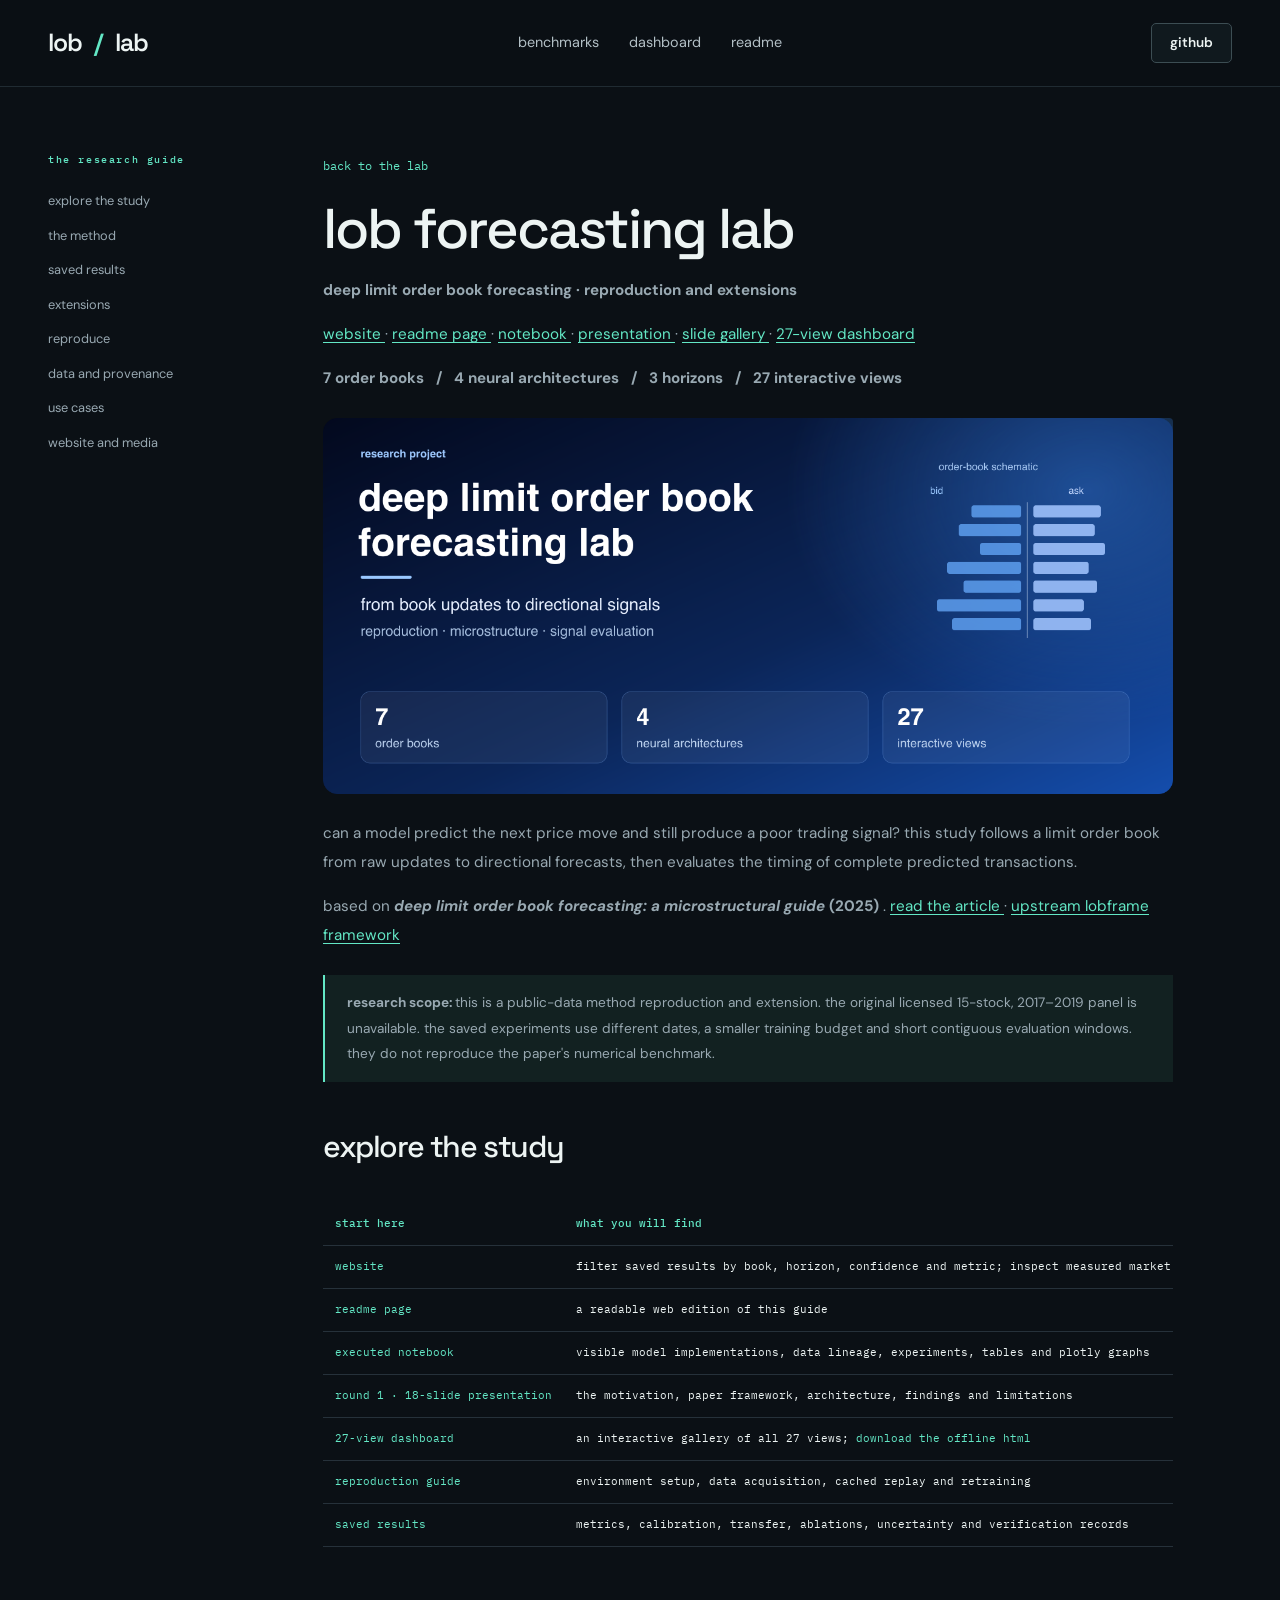
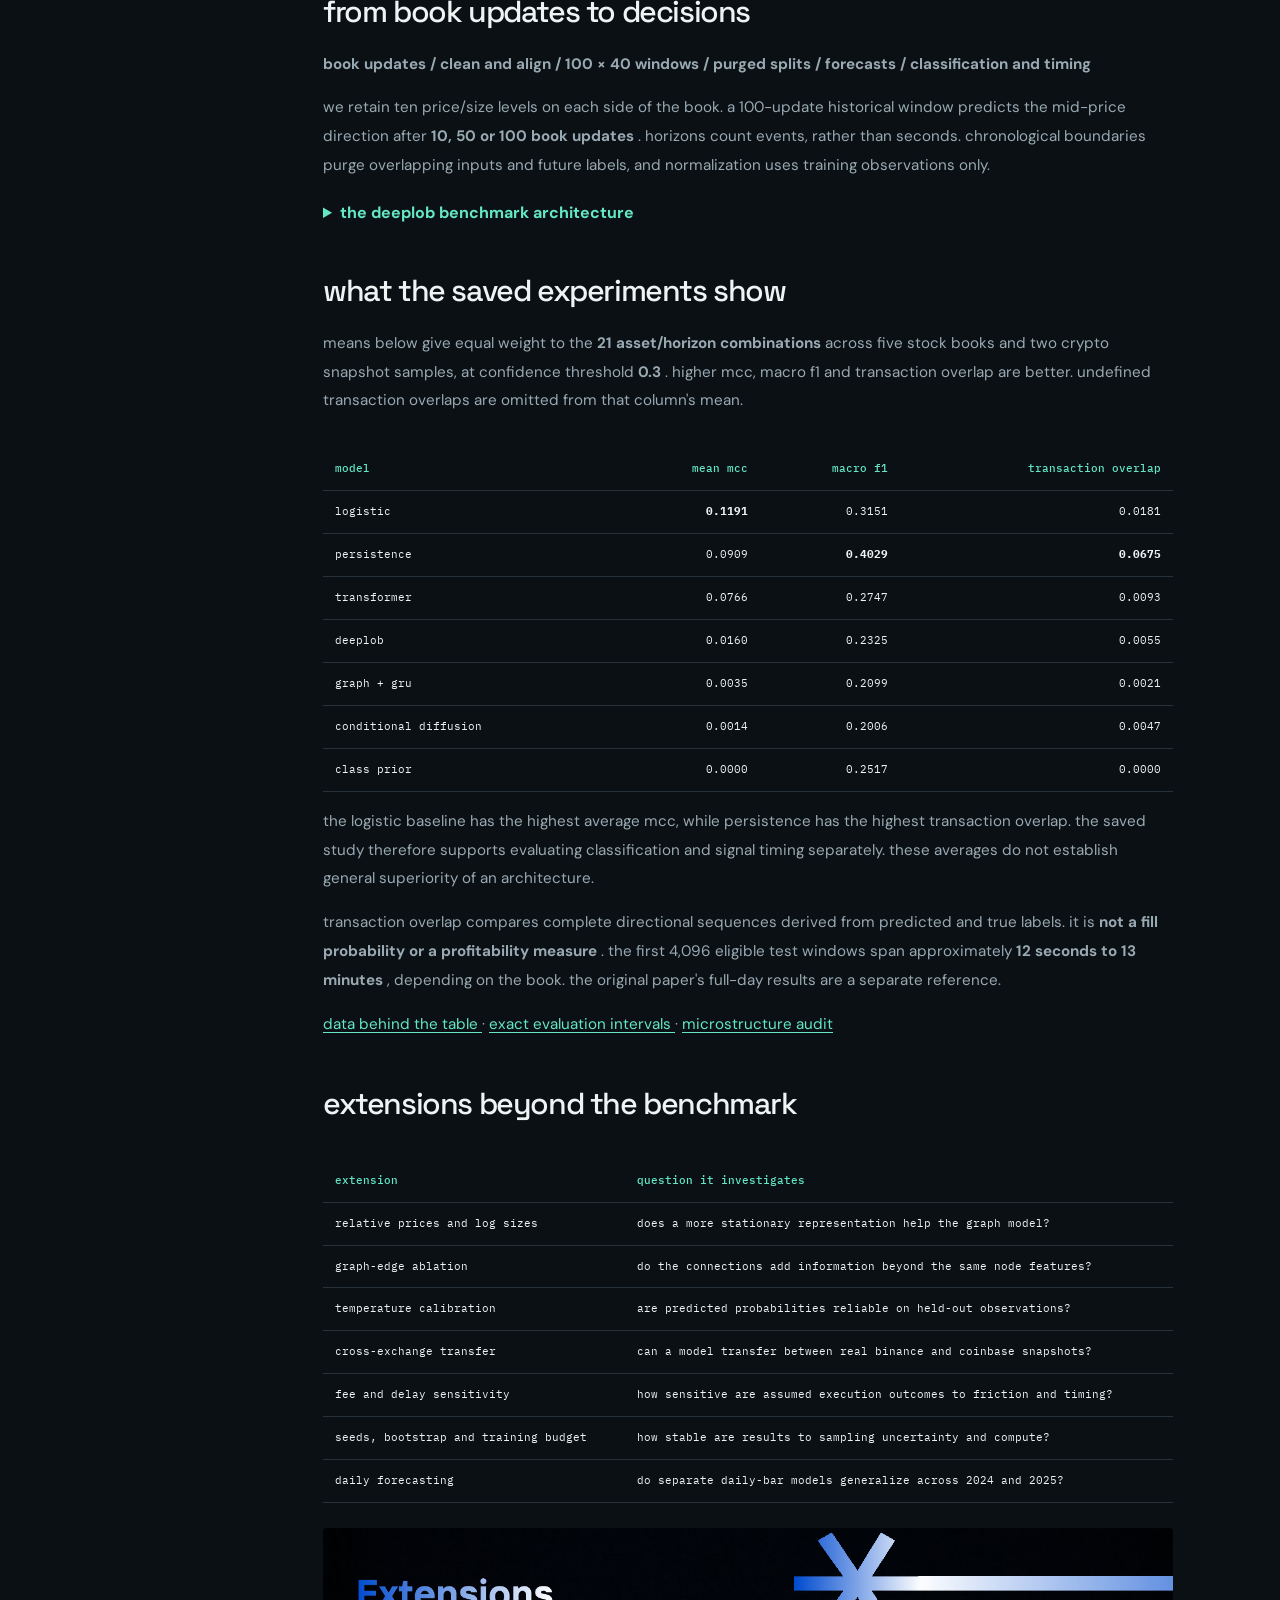
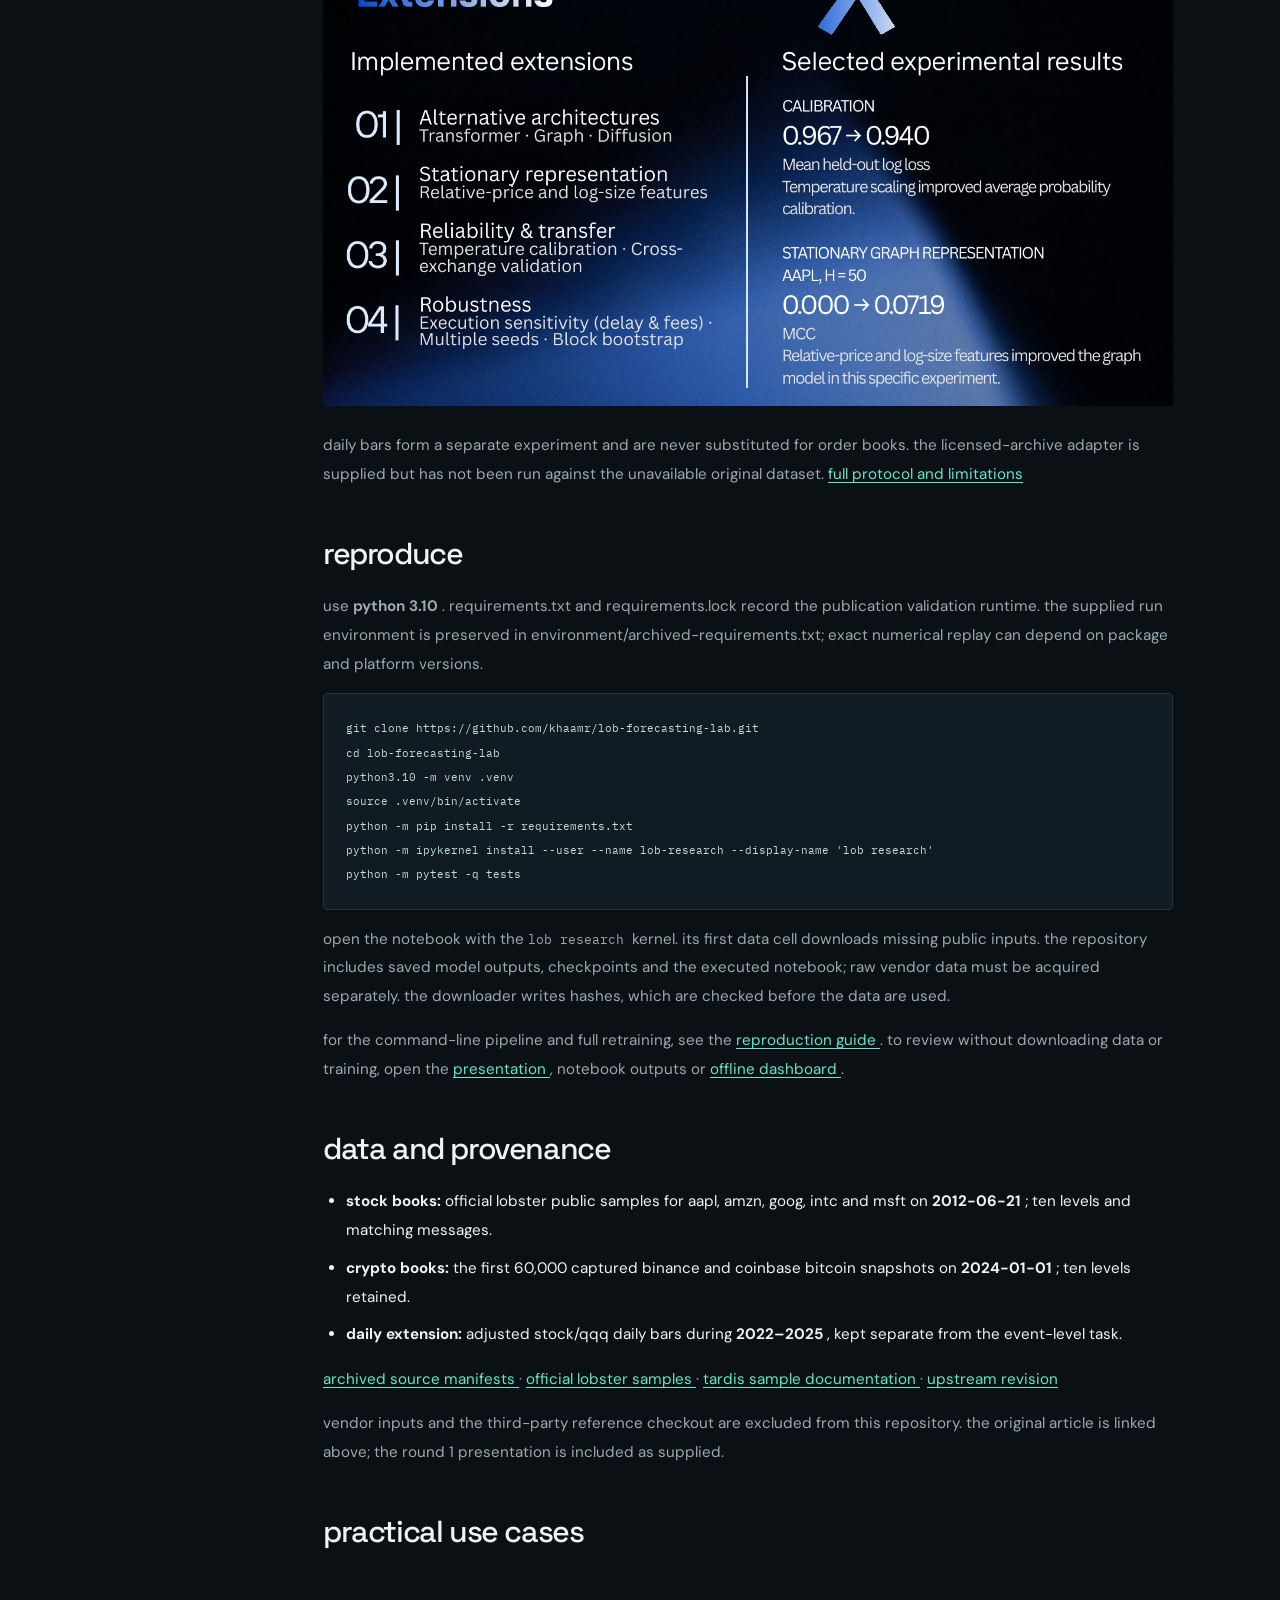
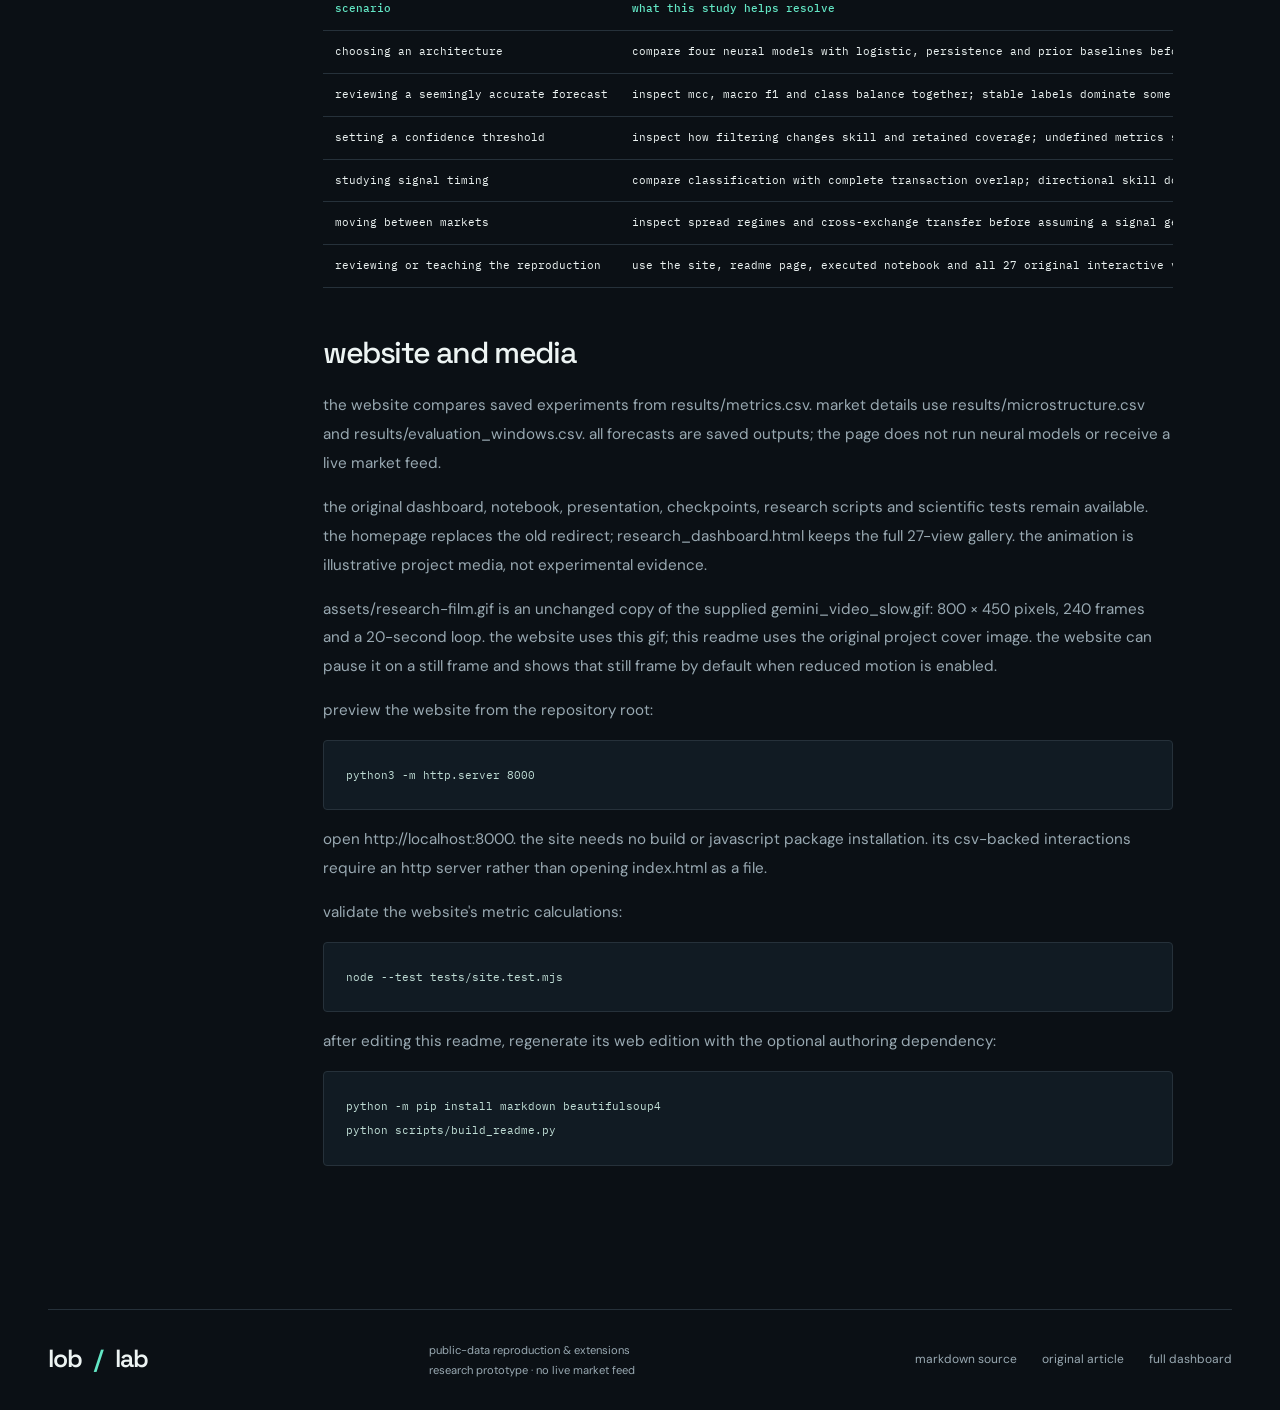
==== commit b9988821: "restore cover" ====
--- a/readme.html
+++ b/readme.html
@@ -10,8 +10,6 @@
   </title>
   <link href="assets/mark.svg" rel="icon" type="image/svg+xml"/>
   <link href="assets/site.css" rel="stylesheet"/>
-  <script src="assets/readme.js" type="module">
-  </script>
  </head>
  <body>
   <a class="skip" href="#main">
@@ -115,17 +113,9 @@
      </strong>
     </p>
     <p>
-     <a href="https://khaamr.github.io/lob-forecasting-lab/">
-      <img alt="deep limit order book forecasting animation" height="450" id="research-film" src="assets/research-film.gif" width="800"/>
-     </a>
-     <button aria-label="pause animation" class="button button-small button-outline" id="film-toggle" type="button">
-      ⅱ
-     </button>
-    </p>
-    <p>
-     <sub>
-      the supplied 20-second animation, shown as a silent looping gif
-     </sub>
+     <a href="docs/presentation.pdf">
+      <img alt="limit order book forecasting overview" src="docs/images/project-cover.png"/>
+     </a>
     </p>
     <p>
      can a model predict the next price move and still produce a poor trading signal? this study follows a limit order book from raw updates to directional forecasts, then evaluates the timing of complete predicted transactions.
@@ -695,7 +685,7 @@
      the original dashboard, notebook, presentation, checkpoints, research scripts and scientific tests remain available. the homepage replaces the old redirect; research_dashboard.html keeps the full 27-view gallery. the animation is illustrative project media, not experimental evidence.
     </p>
     <p>
-     assets/research-film.gif is an unchanged copy of the supplied gemini_video_slow.gif: 800 × 450 pixels, 240 frames and a 20-second loop. the same gif appears in this readme and on the website. the website can pause it on a still frame and shows that still frame by default when reduced motion is enabled.
+     assets/research-film.gif is an unchanged copy of the supplied gemini_video_slow.gif: 800 × 450 pixels, 240 frames and a 20-second loop. the website uses this gif; this readme uses the original project cover image. the website can pause it on a still frame and shows that still frame by default when reduced motion is enabled.
     </p>
     <p>
      preview the website from the repository root:
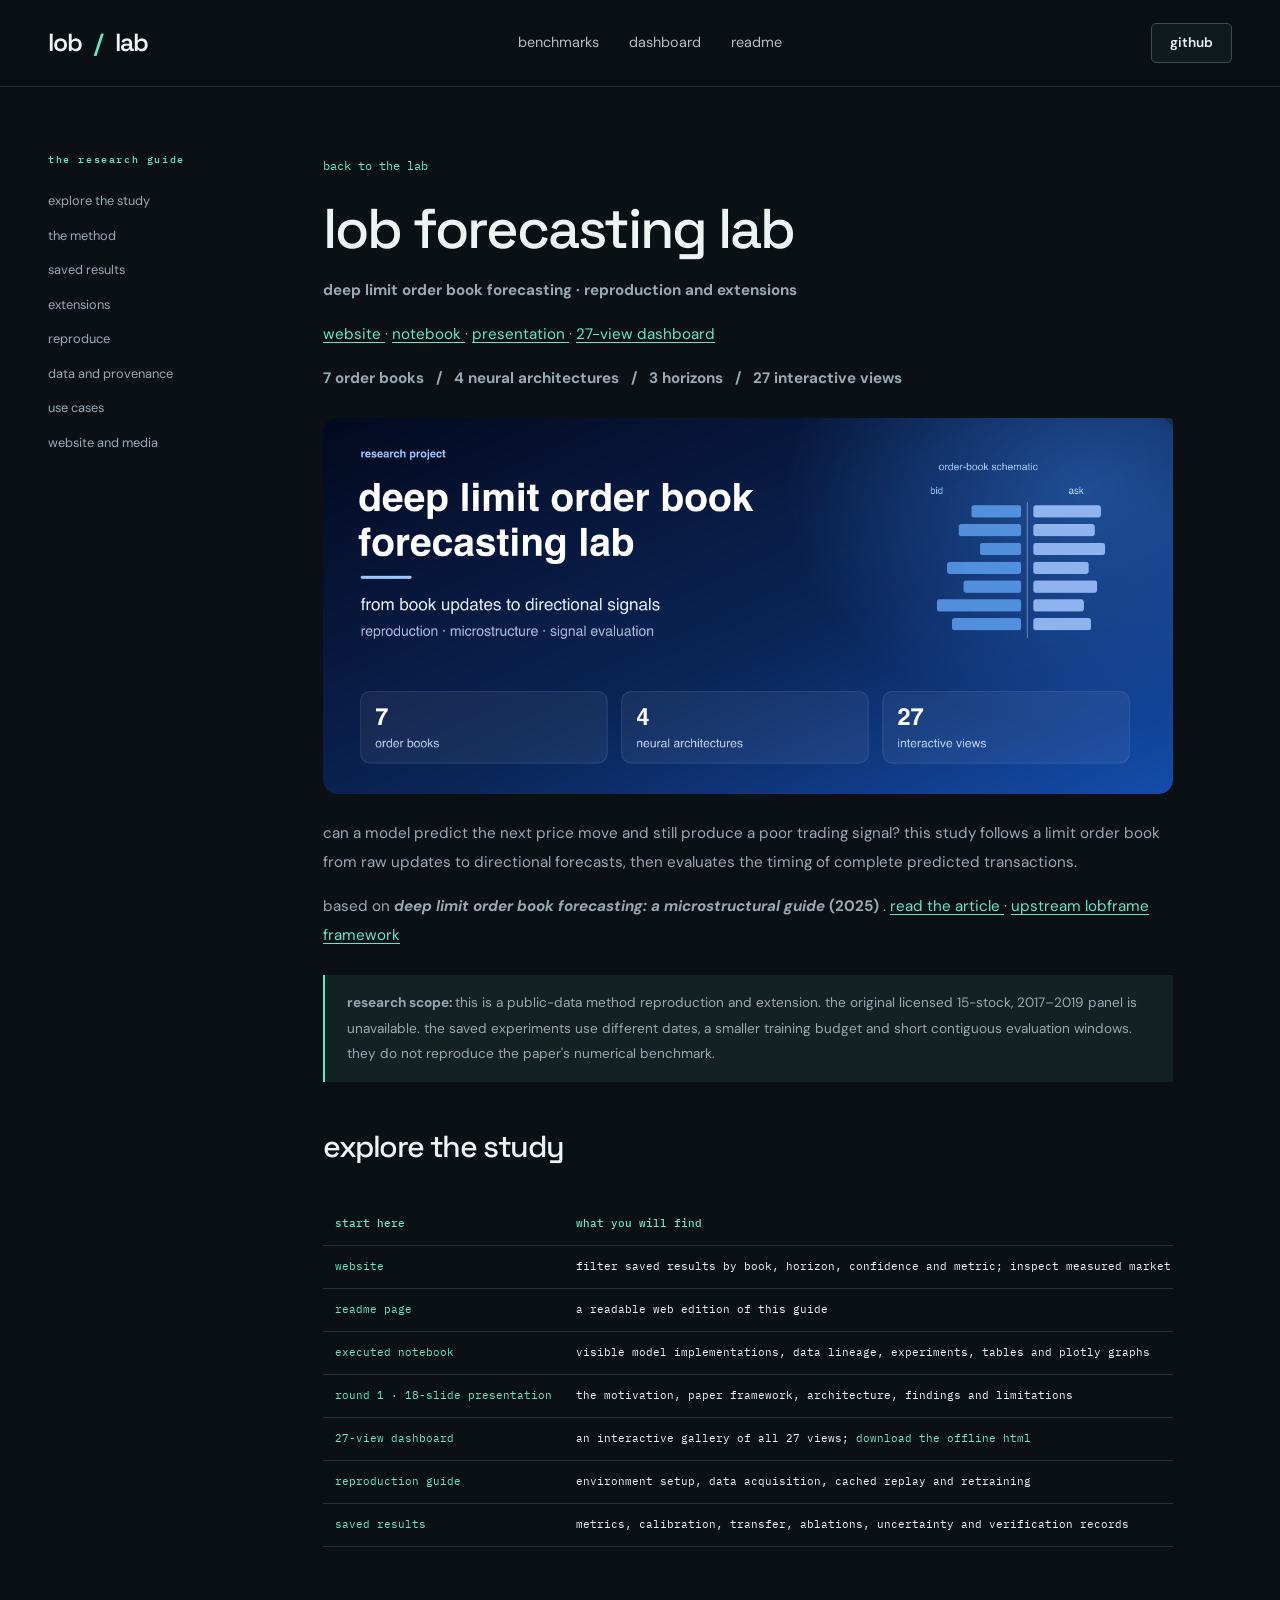
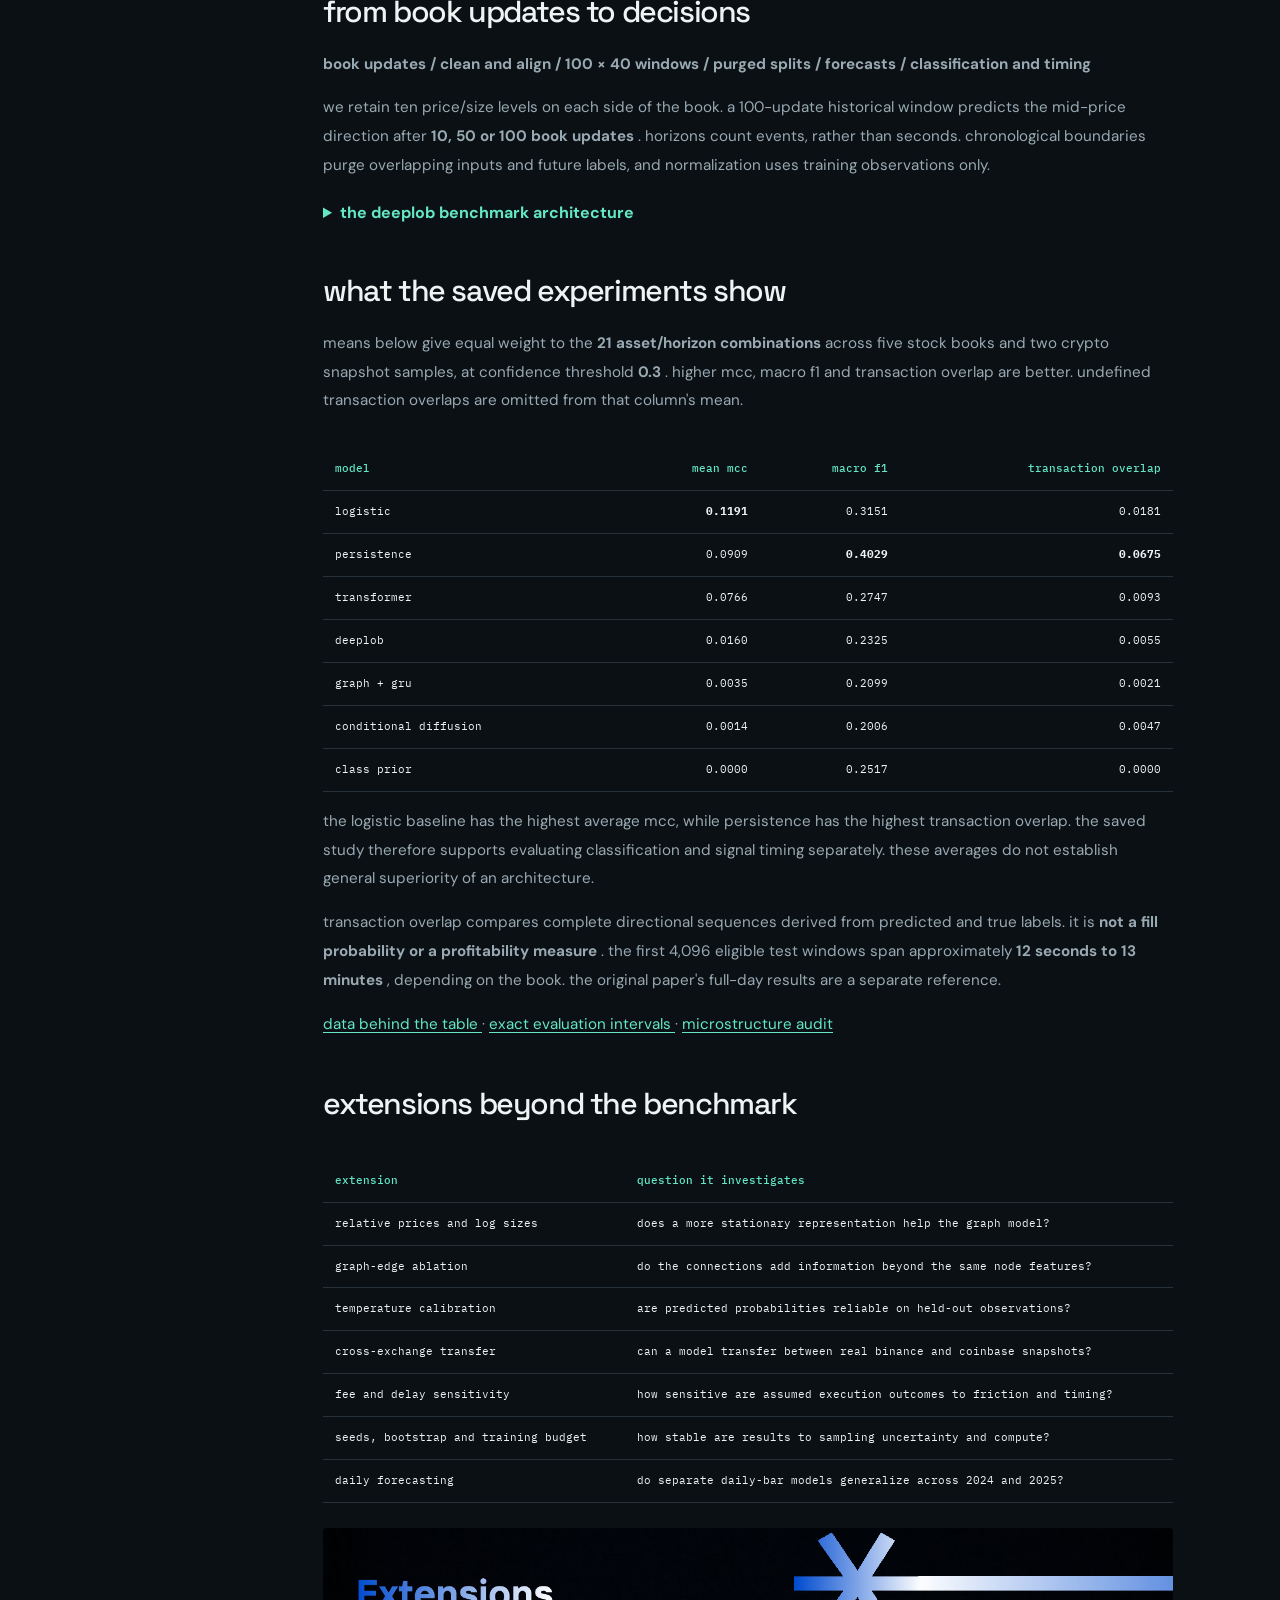
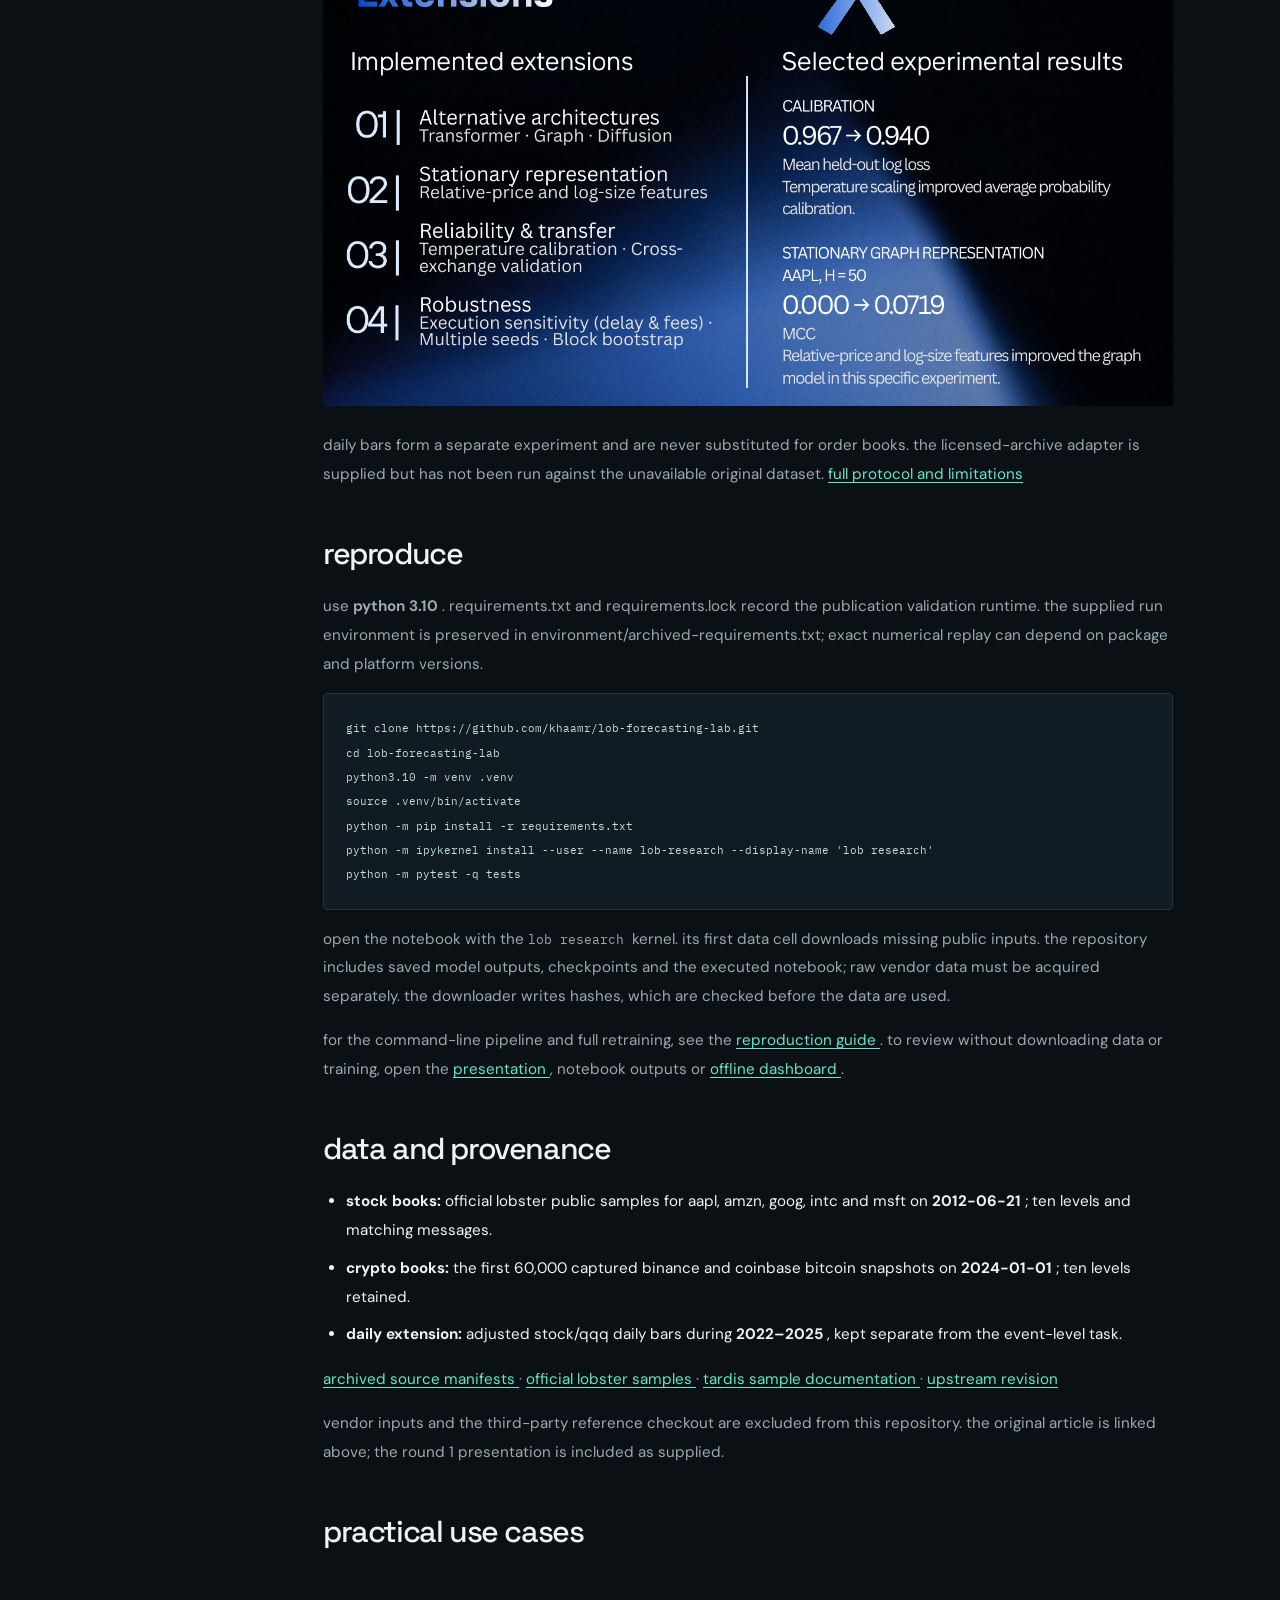
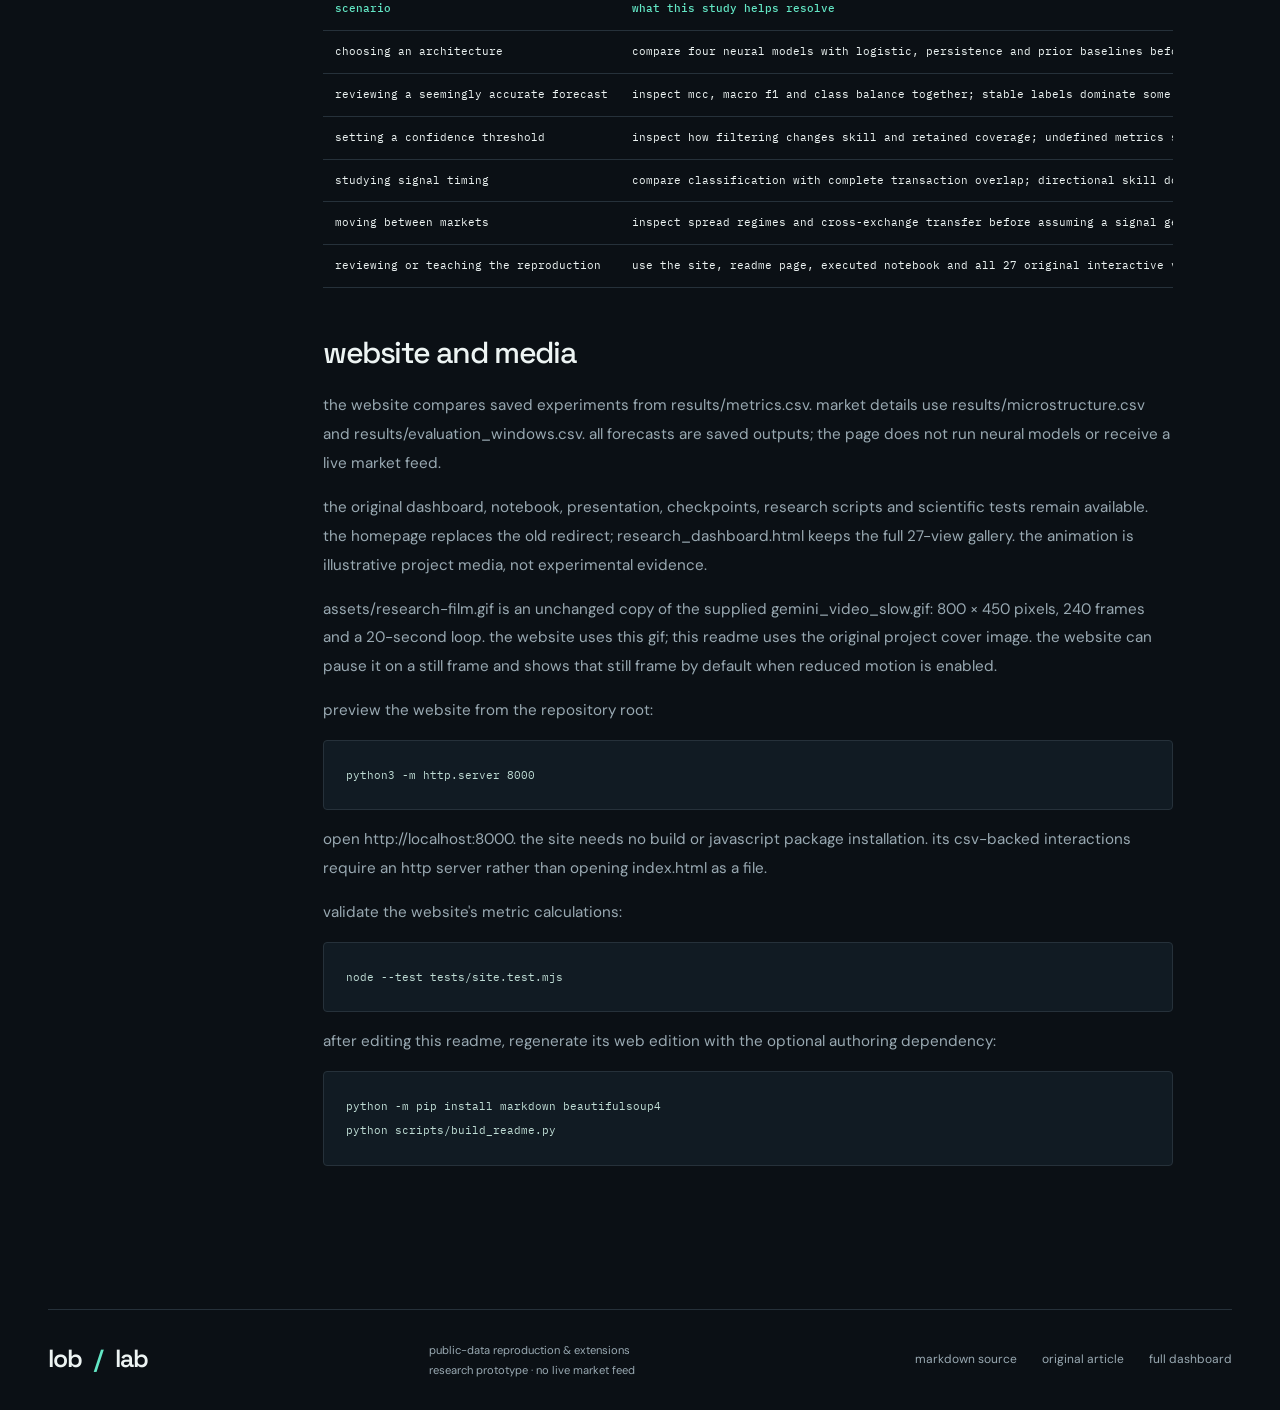
==== commit edb1cbe8: "trim links" ====
--- a/readme.html
+++ b/readme.html
@@ -87,20 +87,12 @@
       website
      </a>
      ·
-     <a href="https://khaamr.github.io/lob-forecasting-lab/readme.html">
-      readme page
-     </a>
-     ·
      <a href="lob_reproduction_future_work.ipynb">
       notebook
      </a>
      ·
      <a href="docs/presentation.pdf">
       presentation
-     </a>
-     ·
-     <a href="docs/presentation.md">
-      slide gallery
      </a>
      ·
      <a href="https://khaamr.github.io/lob-forecasting-lab/research_dashboard.html">
